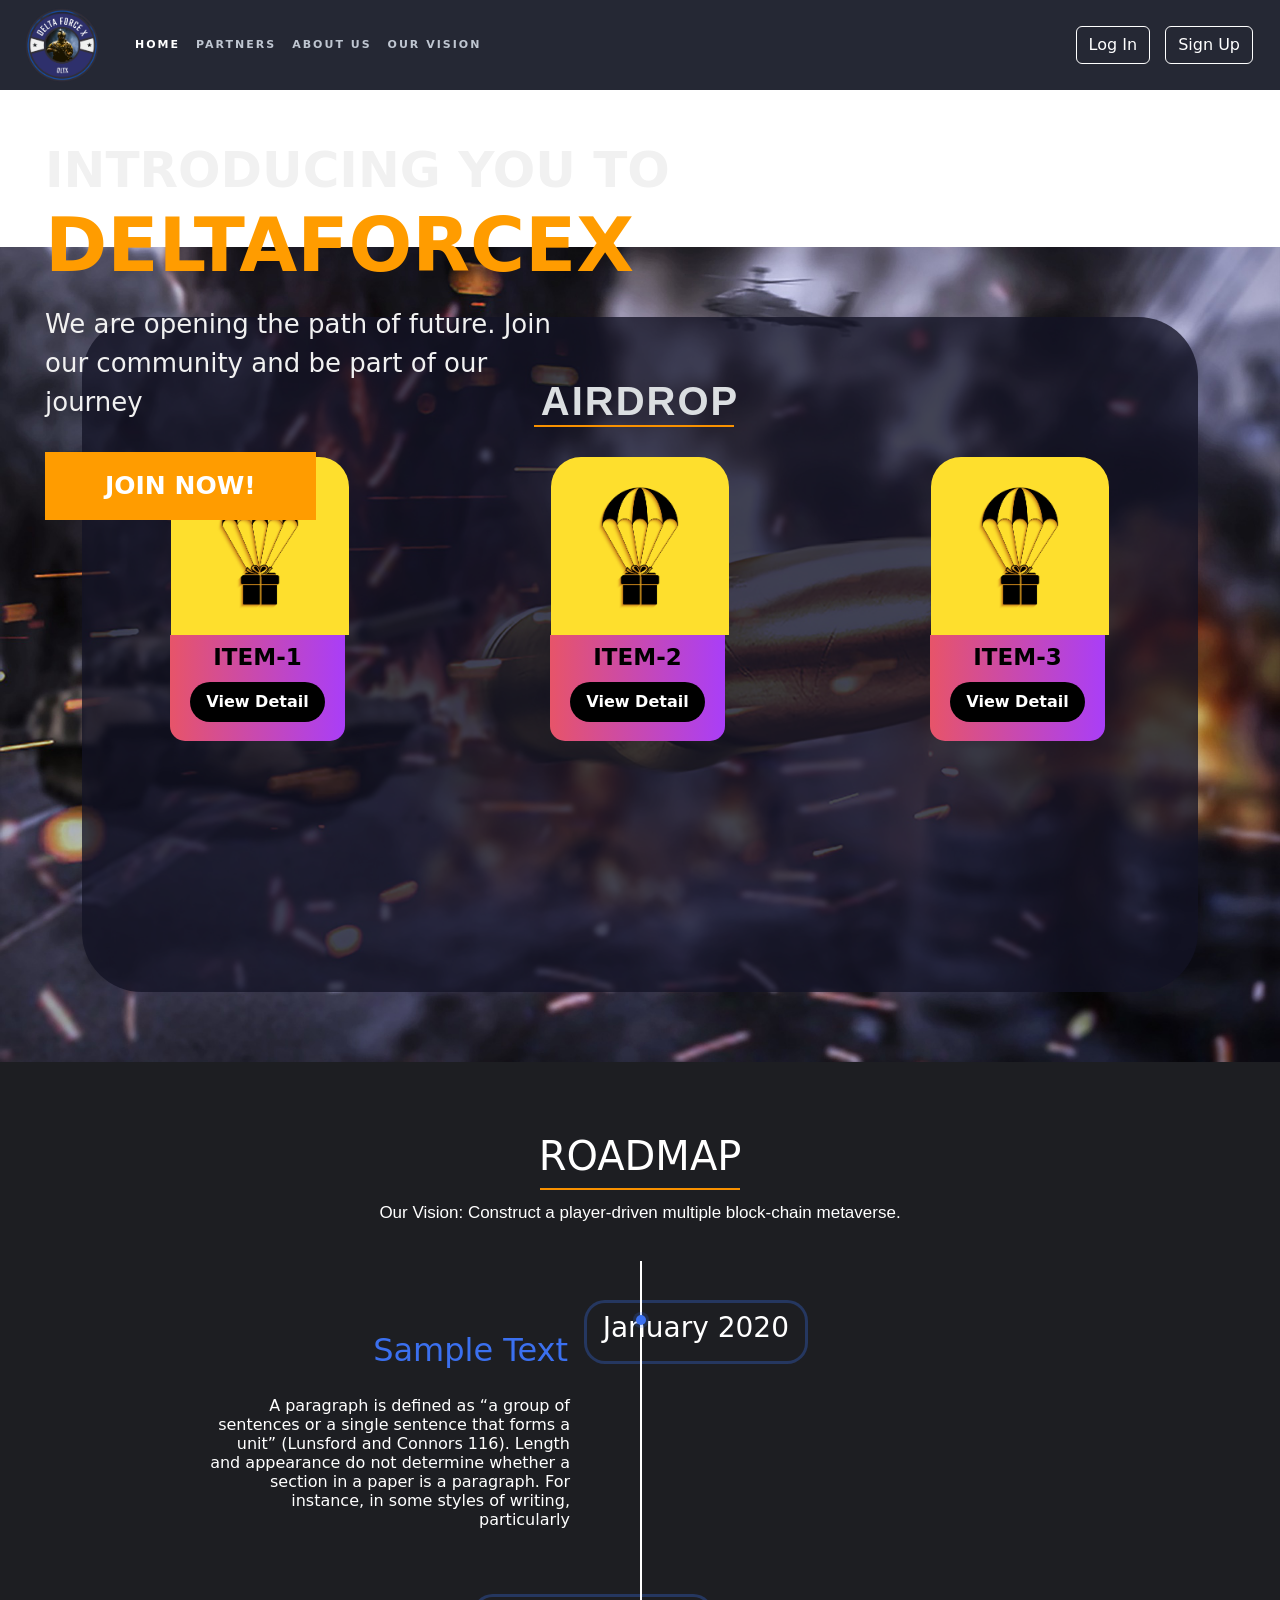
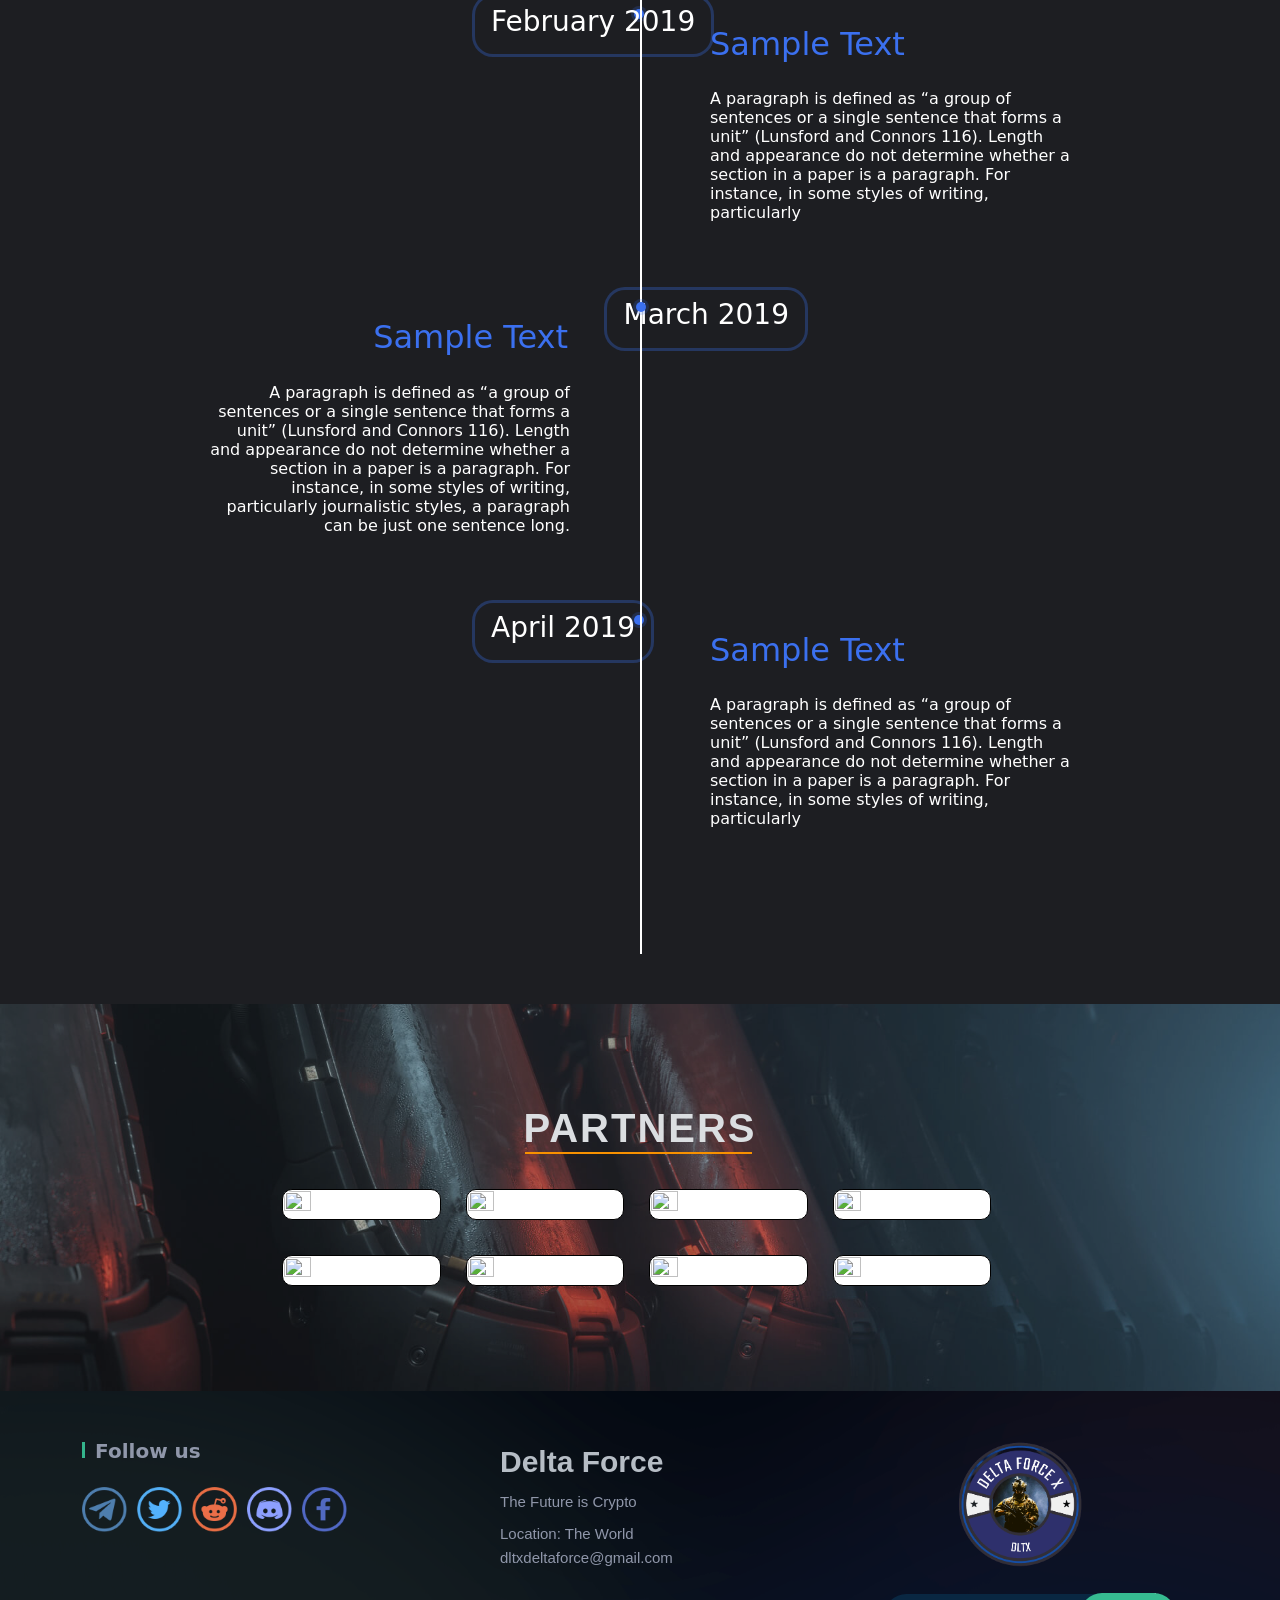
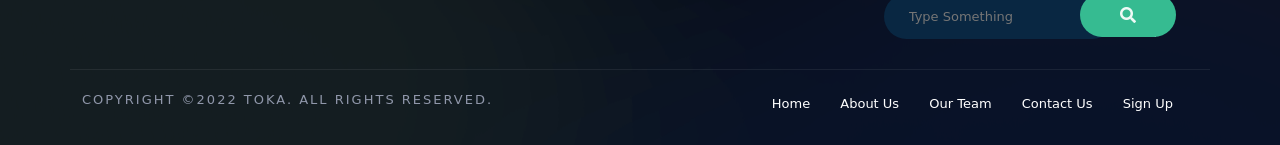
==== index.html @ eb1a1f26 "Add files via upload" ====
<!doctype html>
<html lang="en">
  <head>
    <!-- Required meta tags -->
    <meta charset="utf-8">
    <meta name="viewport" content="width=device-width, initial-scale=1">

    <!-- Bootstrap CSS -->
    <link href="https://cdn.jsdelivr.net/npm/bootstrap@5.1.3/dist/css/bootstrap.min.css" rel="stylesheet" integrity="sha384-1BmE4kWBq78iYhFldvKuhfTAU6auU8tT94WrHftjDbrCEXSU1oBoqyl2QvZ6jIW3" crossorigin="anonymous">

    <!-- Font Awesome CDN -->
    <link rel="stylesheet" href="https://pro.fontawesome.com/releases/v5.10.0/css/all.css" integrity="sha384-AYmEC3Yw5cVb3ZcuHtOA93w35dYTsvhLPVnYs9eStHfGJvOvKxVfELGroGkvsg+p" crossorigin="anonymous"/>

    <!-- Custom CSS -->
    <link rel="stylesheet" type="text/css" href="css/style.css">

    <!-- Responsive CSS -->
    <link rel="stylesheet" type="text/css" href="css/responsive.css">

    

    <title>Delta Force</title>
  </head>
  <body>

<!-- Header Section code Start here -->

<header>
  <nav class="navbar navbar-expand-lg paste">
    <div class="container-fluid">
    <!--Logo Item-->
    <img src="img/logo.png" class="headerlogo">
    <button class="navbar-toggler" type="button" data-bs-toggle="collapse" data-bs-target="#navbarSupportedContent" aria-controls="navbarSupportedContent" aria-expanded="false" aria-label="Toggle navigation">
      <span class="navbar-toggler-icon"></span>
    </button>
       
      <!--Menu Item-->
      <div class="collapse navbar-collapse" id="navbarSupportedContent">
        <ul class="navbar-nav me-auto mb-2 mb-lg-0 hell">
        <li class="nav-item copy">
          <a class="nav-link active diff" aria-current="page" href="banner">Home</a>
        </li>
        <li class="nav-item copy">
          <a class="nav-link" href="#">Partners</a>
        </li>
        <li class="nav-item copy">
          <a class="nav-link" href="#">About Us</a>
        </li>
        <li class="nav-item copy">
          <a class="nav-link" href="#">Our Vision</a>
        </li>
        </ul>

        <form class="d-flex">
        <button class="btn btn-outline-success" type="submit">Log In</button>
        <button class="btn btn-outline-success" type="submit">Sign Up</button>
        </form>
      </div>
    
    </div>
  </nav>
</header>

<!-- Header Section code Start here -->

<!-- Banner Section code Start here -->

<div class="banner">
    <video autoplay muted loop id="myVideo">
    <source src="vid/video.mp4" type="video/mp4">
    </video>
    <div class="content">
       <h1>Introducing  You To</h1>
       <h2>Deltaforcex</h2>
       <p>We are opening the path of future. Join our community and be part of our journey</p>
       <button class="mybtn">Join Now!</button>
     </div>
</div> 

<!-- Banner Section code End here -->

<!-- Banner Section code End here -->
<div class="airdrop">
  <div class="container"> 
    <div class="main">
      <h1>Airdrop</h1>
      <div class="divide"></div>
      <div class="row">
        <div class="col-md-4 pic">
          <img src="img/id4.png">
          <p>
            <span class="red">Item-1</span>
            <button class="late">View Detail</button>
          </p>
        </div>
        <div class="col-md-4 pic">
          <img src="img/id4.png">
          <p>
            <span class="red">Item-2</span>
            <button class="late">View Detail</button>
          </p>
        </div>
        <div class="col-md-4 pic">
          <img src="img/id4.png">
          <p>
            <span class="red">Item-3</span>
            <button class="late">View Detail</button>
          </p>
        </div>
      </div>

    </div>
  </div>
</div>
<!-- Banner Section code End here -->

<div class="roadmap">
  <div class="container">
    <div class="plan">
      <h1>roadmap</h1>
      <div class="lover"></div>
      <p>Our Vision: Construct a player-driven multiple block-chain metaverse.</p>
    </div>
   <div class="timeline">
    <ul>
      <!--888!-->
      <li>
          <div class="right_content">
            <h2>Sample Text</h2>
            <p>A paragraph is defined as “a group of sentences or a single sentence that forms a unit” (Lunsford and Connors 116). Length and appearance do not determine whether a section in a paper is a paragraph. For instance, in some styles of writing, particularly</p>
          </div>
           <div class="left_content">
           <h3>January 2020 </h3>
           </div>
      </li>
      <!--888!-->
      <!--777!-->
      <li>
          <div class="right_content">
           <h2>Sample Text</h2>
             <p>A paragraph is defined as “a group of sentences or a single sentence that forms a   unit” (Lunsford and Connors 116). Length and appearance do not determine whether a section in a paper is a paragraph. For instance, in some styles of writing, particularly</p>
          </div>
          <div class="left_content">
          <h3>February 2019 </h3>
          </div>
      </li>
      <!--777!-->
      <!--666!-->
      <li>
        <div class="right_content">
        <h2>Sample Text</h2>
        <p>A paragraph is defined as “a group of sentences or a single sentence that forms a unit” (Lunsford and Connors 116). Length and appearance do not determine whether a section in a paper is a paragraph. For instance, in some styles of writing, particularly
          journalistic styles, a paragraph can be just one sentence long.
        </p>
        </div>
        <div class="left_content">
        <h3>March 2019 </h3>
        </div>
      </li>
      <!--666!-->
      <!--555!-->
      <li>
        <div class="right_content">
        <h2>Sample Text</h2>
        <p>A paragraph is defined as “a group of sentences or a single sentence that forms a unit” (Lunsford and Connors 116). Length and appearance do not determine whether a section in a paper is a paragraph. For instance, in some styles of writing, particularly</p>
        </div>
        <div class="left_content">
        <h3>April 2019 </h3>
        </div>
      </li>
      <!--555!-->
        <div style="clear:both;"></div>
    </ul>
    </div>
  </div>
</div>

<!-- Banner Section code End here -->

<!-- Partners Section code Starts here -->
  
  <div class="partners">
    <div class="overlay"></div>
    <div class="container">
      <h1>Partners</h1>
      <div class="love"></div>
    <!-- Part-top -->
      <div class="row binance">
        <img src="img/binance.png">
        <img src="img/parner1.png">
        <img src="img/parner2.png">
        <img src="img/partner3.png">
      </div>
    <!-- part-bottom -->
      <div class="row kucoin">
        <img src="img/partner4.png">
        <img src="img/partner6.png">
        <img src="img/partner7.png">
        <img src="img/partner8.png">
      </div>
    </div>
  </div>

<!-- Partners Section code Ends here -->

<!-- Footer Section code Start here -->

  <footer>
    <div class="container">
      <!--### Footer Up ###-->
      <div class="row ways">
        <!-- Footer Left -->
        <div class="col-md-4 footerright">
            <h2 class="dari"></h2>
            <h3 class="fall">Follow us</h3>
            <h1></h1>
            <img src="img/telegram.png">
            <img src="img/twitter.png">
            <img src="img/reddet.png">
            <img src="img/discord.png">
            <img src="img/fb.png">
        </div>
        
        <!-- Footer Middle -->
        <div class="col-md-4 haha">
          <h1>Delta Force</h1>
          <p>The Future is Crypto</p>
          <h2>Location: <span class="locate">The World</span></h2>
          <h3>dltxdeltaforce@gmail.com</h3>
        </div>
        <!-- Footer Right -->
        <div class="col-md-4 fool">
            <p><img class="footerleftlogo" src="img/logo.png"></p>
            <form>
              <input type="" name="" placeholder="Type Something">
              <button><i class="fas fa-search pasori"></i></button>
            </form>
        </div>
      </div>

      <!--### Footer Down ###-->
      <div class="row copyrights">
        <!-- Footer Down [part-1] -->
        <div class="col-md-6 copy">
          <h1>Copyright ©2022 Toka. All rights reserved.</h1>
        </div>
        <!-- Footer Down part-2] -->
        <div class="col-md-6 right">
          <h1>Home</h1>
          <h1>About Us</h1>
          <h1>Our Team</h1>
          <h1>Contact Us</h1>
          <h1>Sign Up</h1>
        </div>
      </div>

    </div>
  </footer>

<!-- Footer Section code Ends here -->
 






   
   <!-- Optional JavaScript; choose one of the two! -->
   <!-- Option 1: Bootstrap Bundle with Popper -->
    <script src="https://cdn.jsdelivr.net/npm/bootstrap@5.1.3/dist/js/bootstrap.bundle.min.js" integrity="sha384-ka7Sk0Gln4gmtz2MlQnikT1wXgYsOg+OMhuP+IlRH9sENBO0LRn5q+8nbTov4+1p" crossorigin="anonymous"></script>

  </body>
</html>
---- css/style.css ----
*{
margin: 0;
padding: 0;
box-sizing: border-box;
}
body {
  margin: 0;
  overflow-x:hidden
}
@import url('https://fonts.googleapis.com/css2?family=Inter:wght@100;200;300;400;500;600;700;800;900&family=Poppins:ital,wght@0,100;0,200;0,300;0,400;0,500;0,600;0,700;0,800;0,900;1,100;1,200;1,300;1,400;1,500;1,600;1,700;1,800;1,900&family=Roboto:ital,wght@0,100;0,300;0,400;0,500;0,700;0,900;1,100;1,300;1,400;1,500;1,700;1,900&display=swap');
/*font-family: 'Poppins', sans-serif;
font-family: 'Inter', sans-serif;
font-family: 'Roboto', sans-serif;*/

/*------Header Section Code Starts Here------*/
.headerlogo{
  width: 100px;
}
.diff{
  color: #fff !important;
}
.copy {
  text-transform: uppercase;
  font-weight: 700;
  font-size: 11px;
  letter-spacing: 2px;
}
.copy a{
  color: #bfc6d1;
}
.hell{
  margin-left: 15px;
}
.paste{
  background-color: #252834;
}
.nav-link:hover{
  color:#bfc6d1 !important; 
}
.btn-outline-success {
  color: #ffffff;
  border-color: #ffffff;
  margin-right: 15px;
}

/*------Header Section Code Ends Here------*/


/*------Banner Section Code Starts Here------*/
#myVideo {
  right: 0;
  bottom: 0;
  max-width: 100%; 
  max-height: 100%;
}
/*--Content Code--*/
.content {
  position: absolute;
  top: 120px;
  color: #f1f1f1;
  width: 90%;
  padding: 20px 20px 20px 45px;
}
.content h1 {
    text-transform: uppercase;
    font-size: 50px;
    font-weight: 700;
    margin-bottom: 0px;
}
.content h2{
  text-transform: uppercase;
    font-size: 75px;
    font-weight: 700;
    margin-top: 0px;
    margin-bottom: 0px;
    color: #ff9c00;
}
.content p{
      font-size: 26px;
    font-weight: 500;
    margin-bottom:30px;
    margin-top: 15px;
    width: 50%;
}
.mybtn {
    padding: 15px 60px;
    border: none;
    font-size: 25px;
    text-transform: uppercase;
    background-color: #ff9c00;
    color: white;
    font-weight: 600;
}
.mybtn:hover{
  background-color: #ff5200;
  transition: 0.5s;
  transform: scale(1.1) rotate(4deg);
}
/*------Banner Section Code Ends Here------*/

.roadmap{
  background:#1d1e22;
  color:#fff;
  padding: 70px 0px;
}
.lover{
      background-color: #f89100;
    height: 2px;
    width: 200px;
    z-index: 1;
    margin: 0px 41%;
    margin-bottom: 10px;
}
.plan{
      text-align: center;

}
.plan h1{
text-transform: uppercase;
}
.plan p{
font-family: 'Inter', sans-serif;
    font-size: 17px;
    font-weight: 500;
}
.timeline:before {
  content: '';
  position:absolute;
  height:100%;
  left:50%;
  width:2px;
  top:20px;
  background:#fff;
  z-index:1;
}
.timeline{
  position:relative;
  margin: 0px auto;
  width:1000px;
  padding:50px 0;
}


.timeline ul{
  margin:0;
  padding:0 ;
}

.timeline ul li{
  list-style:none;
  box-sizing:border-box; 
  line-height:normal;
  position:relative;
  width:50%;
  padding: 40px 70px;
}

.timeline ul li .right_content h2{
  color:rgba(59,112,239,1);
  padding:0px 2px 18px 0px;
}
.timeline ul li:nth-child(odd){
  float:left;
  text-align:right;
  clear:both;
}

.timeline ul li:nth-child(even){
  float:right;
  text-align:left;
  clear:both;
}

.left_content{
  padding-bottom:20px;
}

.timeline ul li:nth-child(odd):before{
  content: '';
  position:absolute;
  width:10px;
  height:10px;
  background:rgba(59,112,239,1);
  border-radius:50%;
  box-shadow: 0 0 0 3px rgba(58,112,239,0.2);
  right:-6px;
  top:24px;
  z-index:1;
}

.timeline ul li:nth-child(even):before{
  content: '';
  position:absolute;
  width:10px;
  height:10px;
 background:rgba(59,112,239,1);
  border-radius:50%;
  box-shadow: 0 0 0 3px rgba(58,112,239,0.2);
  left:-6px;
  top:24px;
}

.timeline ul li:nth-child(odd) .left_content{
  position:absolute;
  top:12px;
  right:-165px;
  margin:0;
  padding:8px 16px;

  color:#fff;
  box-shadow:0 0 0 3px rgba(59,112,239,0.3);
  border-radius:18px;
  
}

.timeline ul li:nth-child(even) .left_content{
  position:absolute;
  top:12px;
  left:-165px;
  margin:0;
  padding:8px 16px;
  
  color:#fff;
  box-shadow:0 0 0 3px rgba(59,112,239,0.3);
  border-radius:18px;
  
}


@media (max-width: 1000px){
  
  .timeline{
    width:100%;
  }
}

@media (max-width: 767px){
  .timeline{
    width:100%;
  }
  .timeline:before{
    left:20px;
  }
  .timeline ul li:nth-child(odd),
  .timeline ul li:nth-child(even){
    width:100%;
    text-align:left;
   padding-left:50px; 
  }
  
  .timeline ul li:nth-child(odd):before
    {
    top:-18px;
    left:16px;
  
  }
  .timeline ul li:nth-child(even):before
  { 
    top:-18px;
    left:16px;
  }
  
    .timeline ul li:nth-child(odd) .left_content,
  .timeline ul li:nth-child(even) .left_content
  {
    top:-30px;
    left:50px;
    right:inherit;
  }

  
}








/*-----Airdrop Section Code Starts Here----*/
.airdrop{
  padding: 70px;
  background-image: url(../img/id1.png);
  background-repeat: no-repeat;
  background-position: center;
  background-size: cover;
}
.main{
  background-color: #131325c4;
  height: 75vh;
  border-radius: 60px;
  padding: 40px 0px;
}
.main h1{
  color: #dbdee1;
  text-align: center;
  text-transform: uppercase;
  font-family: 'Inter', sans-serif;
  font-weight: 600;
  letter-spacing: 2px;
  margin-bottom: 0px;
  margin-top: 20px;
}
.divide {
  background-color: #f89100;
  height: 2px;
  width: 200px;
  z-index: 1;
  margin: 0px 40.5%;
  margin-bottom: 30px;
}
.pic{
  text-align: center;
}
.pic img{
  width: 50%;
  border-top-left-radius: 30px;
  border-top-right-radius: 30px;
}
.pic p{
  height: 106px;
  width: 175px;
  margin-left: 88px;
  background: linear-gradient(90deg, #E75469 0%, #A93EF8 100%);
  border-bottom-left-radius: 15px;
  border-bottom-right-radius: 15px;
  padding-top: 5px;
}
.red{
  font-size: 23px;
  text-transform: uppercase;
  font-weight: bold;
  color: black;
}
.late {
  border: none;
  padding: 8px 16px;
  font-weight: 600;
  color: white;
  border-radius: 20px;
  background-color: black;
  margin-top: 8px;
}
.late:hover{
  background-color: white;
  color: black;
  transition: 0.5s;
}
/*-----Airdrop Section Code Ends Here----*/

/*-----Partners Section Code Starts Here----*/
.partners{
  background-image: url(../img/partnersbg.png);
  background-repeat: no-repeat;
  background-position: center;
  background-size: cover;
  padding: 100px 0px;
  position: relative;
  z-index: 1;
}
.overlay{
  background: #28252559;
  position: absolute;
  top: 0;
  bottom: 0;
  left: 0;
  right: 0;
  z-index: -1;
}
.partners h1{
  color: #dbdee1;
  text-align: center;
  margin-bottom: 0px;
  text-transform: uppercase;
  font-family: 'Inter', sans-serif;
  font-weight: 600;
  letter-spacing: 2px;
}
.love{
  background-color: #f89100;
  height: 2px;
  width: 227px;
  z-index: 1;
  margin: 0px 39.7%;
  margin-bottom: 30px;
}
/*- part-top -*/
.binance{
  margin-left: 17.5%;
}
.binance img {
  width: 17%;
  height: 17%;
  background-color: white;
  margin: 5px;
  padding: 1px;
  border: 1px solid black;
  border-radius: 10px;
  margin-right: 20px;
}
.binance img:hover{
  transform: scale(1.05);
  transition: 0.5s;
  border: none;
  cursor: pointer;
}
/*- part-down -*/
.kucoin{
  margin-left: 17.5%;
  margin-top: 25px;
}
.kucoin img {
  width: 17%;
  height: 17%;
  background-color: white;
  margin: 5px;
  padding: 1px;
  border: 1px solid black;
  border-radius: 10px;
  margin-right: 20px;
}
.kucoin img:hover{
  transform: scale(1.05);
  transition: 0.5s;
  border: none;
  cursor: pointer;
}
/*-----Partners Section Code Ends Here----*/

/*------Footer Section Code Starts Here------*/
footer{
  padding-top: 50px;
  background-image: url(../img/vela.png);
  background-repeat: no-repeat;
  background-position: center;
  background-size: cover;
}
/* Footer Up Start*/
.ways{
  margin-bottom: 30px;
}
.footerright h3{
  font-size: 20px;
  line-height: 20px;
  font-weight: 600;
  color: #9097aa;
}
.footerright img {
  height: 45px;
  width: 45px;
  margin-top: 10px;
  margin-right: 5px;
  cursor: pointer;
}
.footerright img:hover{
  transform: scale(1.05);
}
.dari {
  padding: 8px 1.5px;
  background: #34b48c;
  display: inline-block;
  margin-bottom: 0px;
  margin-right: 5px;
}
.fall{
  display: inline-block;
}
.haha{
  padding-left: 50px;
}
.haha h1{
  font-family: 'Inter', sans-serif;
  font-size: 30px;
  font-weight: 700;
  color: #b6bdc5;
  line-height: 41px;
}
.haha p{
  font-family: 'Inter', sans-serif;
  font-size: 15px;
  font-weight: 400;
  color: #9097aa;
  line-height: 24px;
  margin-bottom: 8px;
}
.haha h2{
  font-family: 'Inter', sans-serif;
  font-size: 15px;
  font-weight: 400;
  color: #9097aa;
  line-height: 24px;
  margin-bottom: 0px;
}
.haha h3{
  font-family: 'Inter', sans-serif;
  font-size: 15px;
  font-weight: 400;
  color: #9097aa;
  line-height: 24px;
  cursor: pointer;
}
.haha h3:hover{
  color: #34b48c;
}
.locate:hover{
  color: #34b48c;
}
.fool{
  text-align: center;
}
.fool form input {
  height: 45px;
  width: 65%;
  font-weight: 400;
  padding-left: 25px;
  border-radius: 25px;
  font-size: 13px;
  color: #999;
  background-color: #092742;
  border: 0 solid transparent;
}
.fool form button{
  border: none;
}
.fool form button i {
  background-color: #36bb91;
  text-align: center;
  font-size: 16px;
  padding: 14px 40px;
  color: #ffffffeb;
  margin-left: -40px;
  border-radius: 28px;
  margin-right: -20px;
}
.footerleftlogo{
  margin-bottom: 10px;
}
.footerleftlogo{
  width: 170px;
}
/* Footer Up End*/
/* Footer Down Start*/
.copyrights{
  padding: 20px 0px;
  border-top: 1px solid rgba(255, 255, 255, 0.07);
}
/*FD part-1*/
.copy h1{
  font-size: 13px;
  line-height: 20px;
  font-weight: 400;
  color: #9097aa;
}
/*FD part-2*/
.right{
  text-align: right;
}
.right h1{
  font-size: 13px;
  line-height: 27px;
  font-weight: 500;
  color: #ffffff;
  margin-right: 25px;
  display: inline-block;
  cursor: pointer;
}
.right h1:hover{
  color: #36bb91;
}
/* Footer Down End*/
/*------Footer Section Code Ends Here------*/
---- css/responsive.css ----
/*
  ##Device = Tablets, Ipads (portrait)
  ##Screen = B/w 768px to 1024px
*/
@media (min-width: 768px) and (max-width: 1024px) {
/***** CSS *****/
    


}
/* 
  ##Device = Most of the Smartphones Mobiles (Portrait)
  ##Screen = B/w 320px to 479px
*/
@media (min-width: 320px) and (max-width: 520px) {
/***** CSS *****/
.content h2 {
       font-size: 18px;
}
.content h1 {
     font-size: 20px;
}
.content p {
    font-size: 8px;
        padding: 0px 45px;
        margin-top: 5px;
        width: 100%;
        margin-bottom: 10px;
        margin-top: 0px;
}
.pic p {
       margin-left: 91px;
}
.lover {
       margin: 10px 0px 10px 80px;
    width: 135px;

}
.roadmap{
    padding: 70px 0px 20px 0px;
}
.divide {
    margin: 0px;
}
.love {
    margin: 10px 0px 10px 70px;
    width: 155px;
}
.content {
    padding: 0px;
}
.mybtn {
    padding: 4px 9px;
    font-size: 10px;
}
.content {
    top: 85px;
    text-align: center;
}
.fool form button {
    border: none;
}


.right {
    display: none;
}



.airdrop {
    display: none;
}



.copy h1 {
    font-size: 9px;
    line-height: 10px;
    text-align: center;
}
.haha {
    padding-left: 0px;
    text-align: center;
}
.footerright{
    text-align: center;
}
.footerright img {
    margin-bottom: 10px;
}
.binance{
    margin-left: 10px;
}
.binance img {
    width: 40%;
}
.kucoin img{
    width: 40%;
}
.kucoin {
    margin-top: 0px;
        margin-left: 10px;
}
.partners {
    padding: 50px 0px;
}
.timeline ul li {
    padding: 40px 25px;
}
.timeline:before {
    height: 95%;
}
.airdrop {
    padding: 20px;
}
.main h1 {
    margin-top: 20px;
}
.pic img {
    width: 30%;
}
.pic p {
    height: 75px;
    width: 75px;
}
.red {
    font-size: 10px;
}
.headerlogo {
    width: 60px;
}
























}
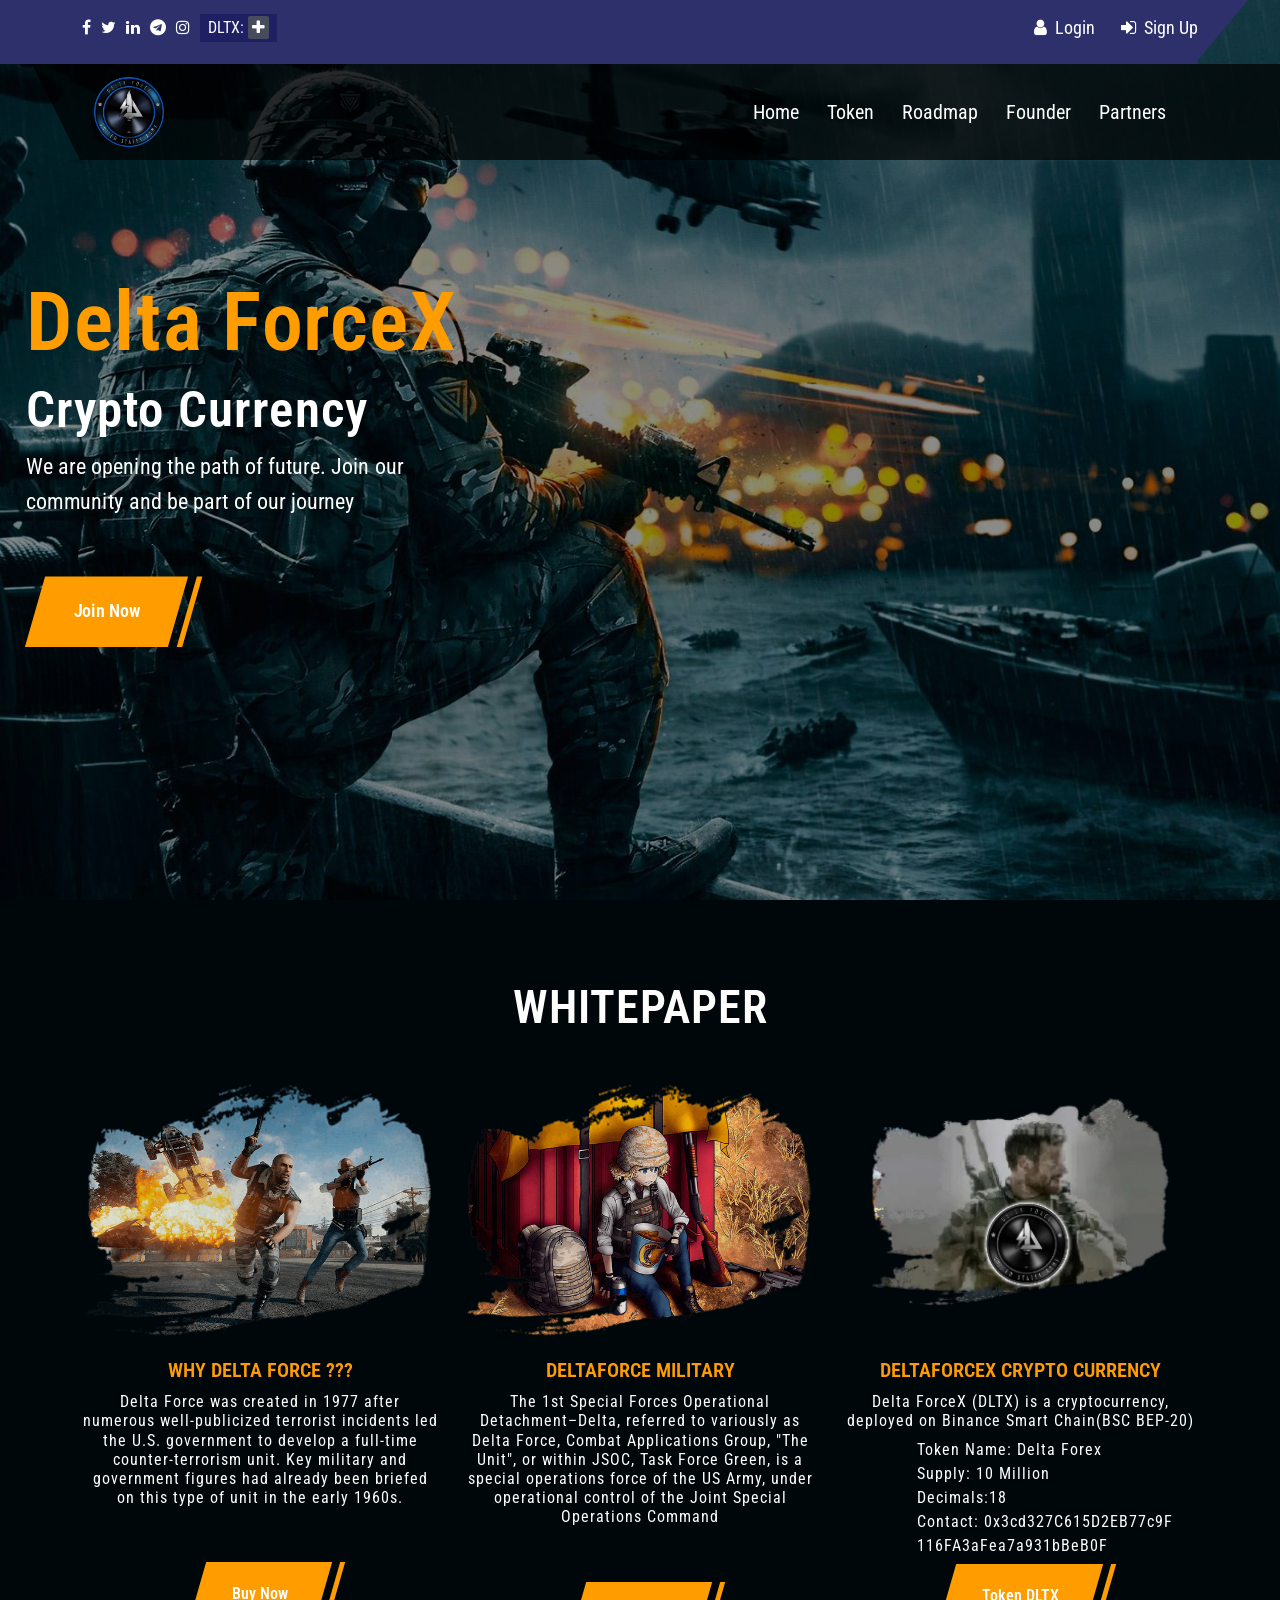
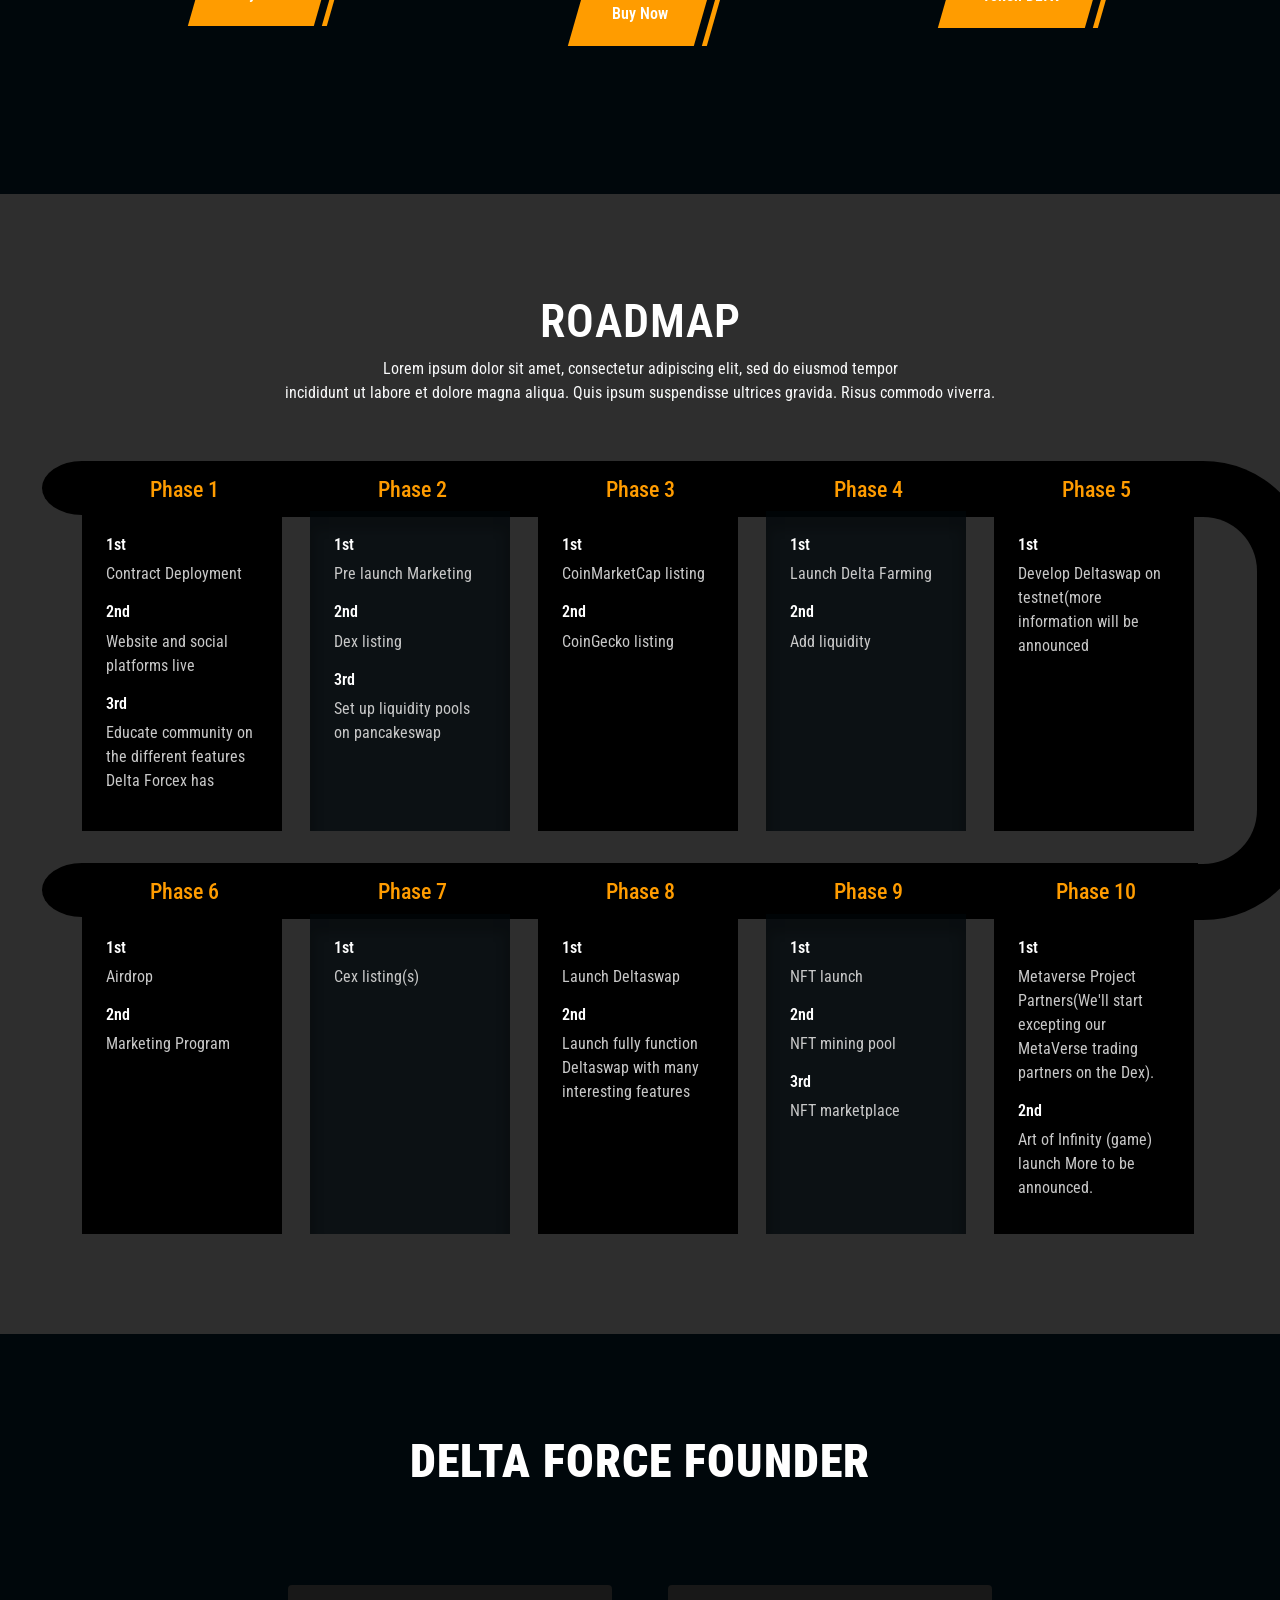
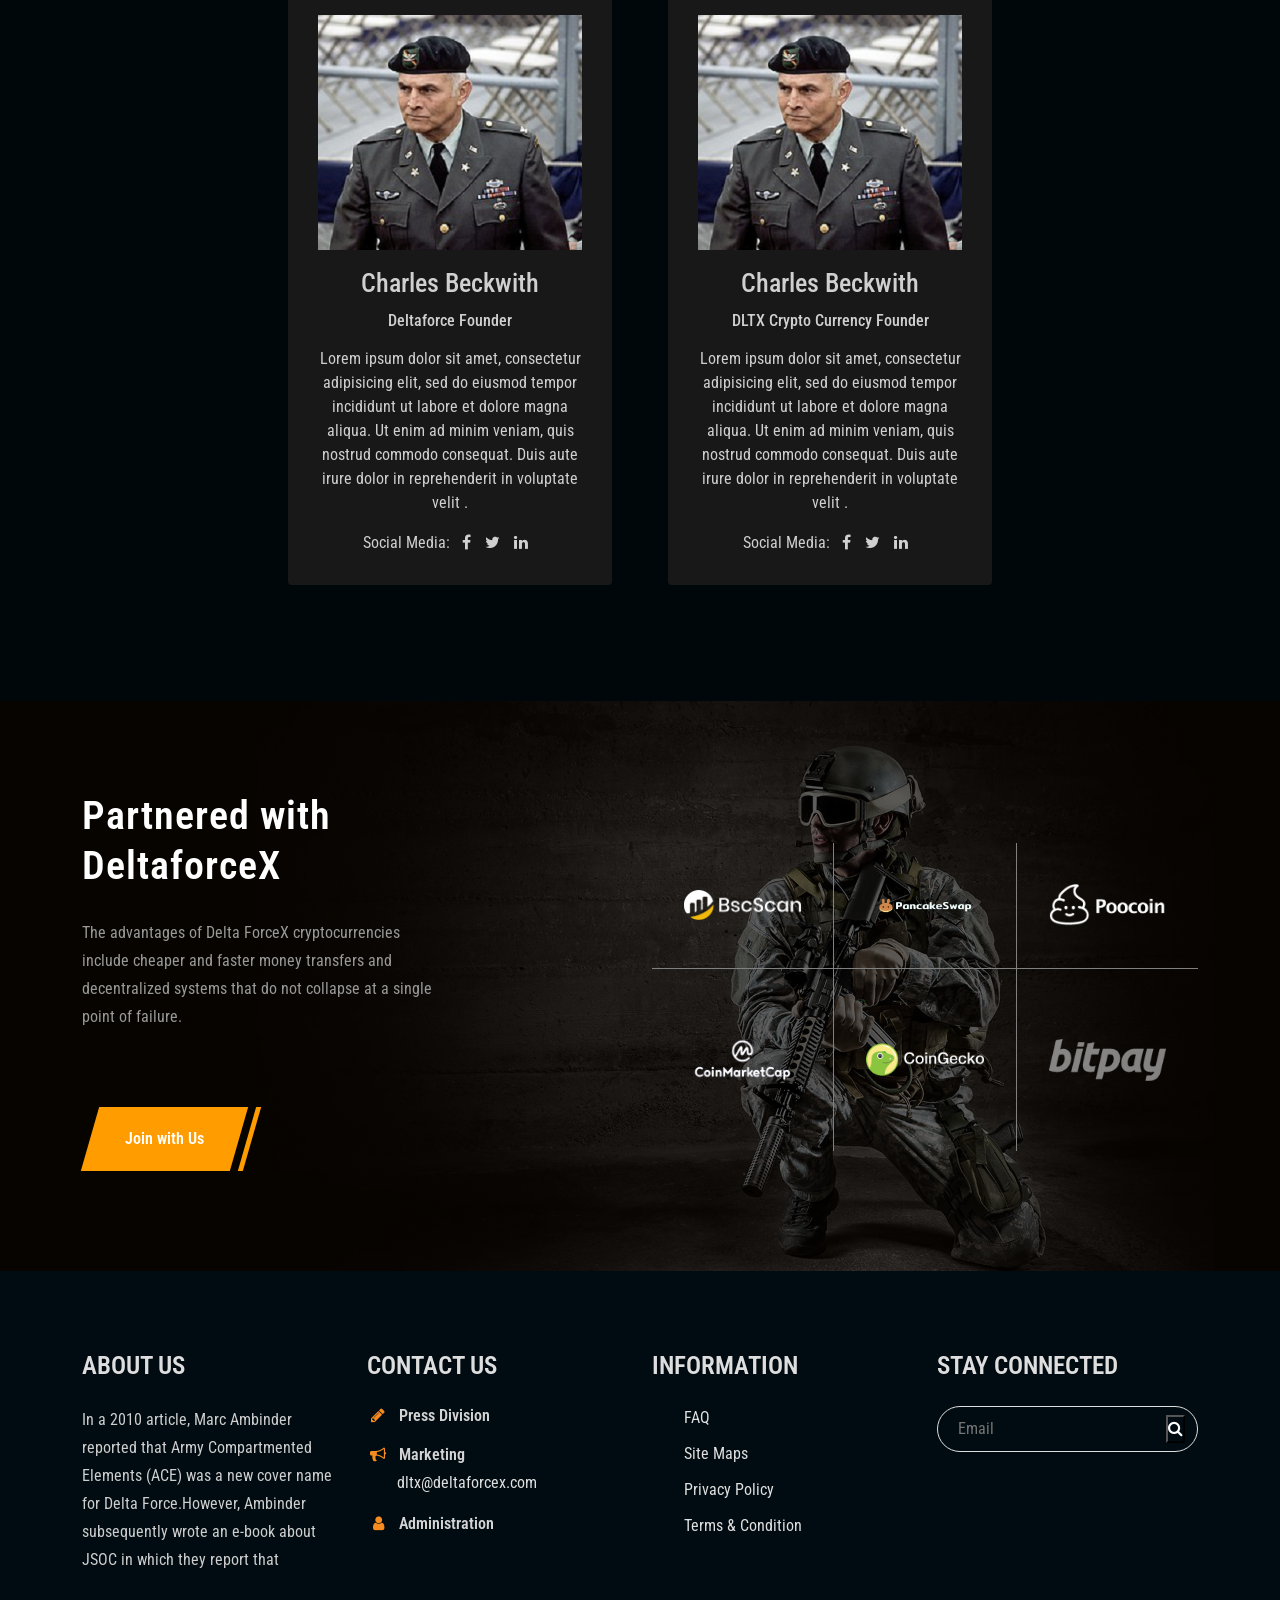
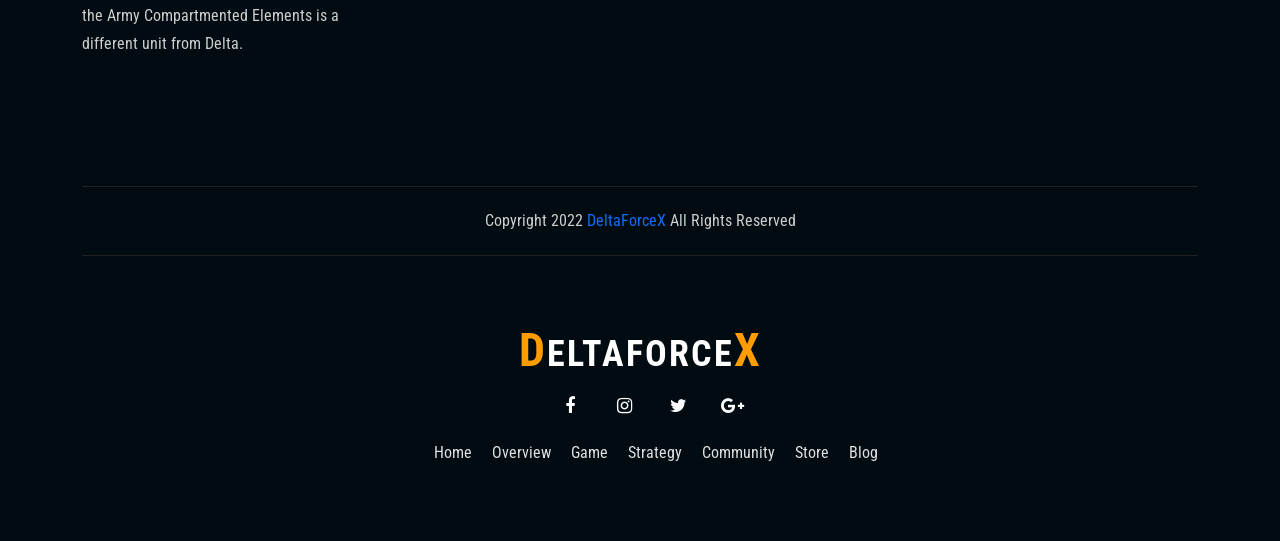
==== commit 82a1c084: "Add files via upload" ====
--- a/index.html
+++ b/index.html
@@ -1,274 +1,490 @@
 <!doctype html>
 <html lang="en">
   <head>
-    <!-- Required meta tags -->
-    <meta charset="utf-8">
+    <meta charset="utf-8"> 
     <meta name="viewport" content="width=device-width, initial-scale=1">
-
-    <!-- Bootstrap CSS -->
-    <link href="https://cdn.jsdelivr.net/npm/bootstrap@5.1.3/dist/css/bootstrap.min.css" rel="stylesheet" integrity="sha384-1BmE4kWBq78iYhFldvKuhfTAU6auU8tT94WrHftjDbrCEXSU1oBoqyl2QvZ6jIW3" crossorigin="anonymous">
-
-    <!-- Font Awesome CDN -->
-    <link rel="stylesheet" href="https://pro.fontawesome.com/releases/v5.10.0/css/all.css" integrity="sha384-AYmEC3Yw5cVb3ZcuHtOA93w35dYTsvhLPVnYs9eStHfGJvOvKxVfELGroGkvsg+p" crossorigin="anonymous"/>
-
-    <!-- Custom CSS -->
-    <link rel="stylesheet" type="text/css" href="css/style.css">
-
-    <!-- Responsive CSS -->
+    <title>Deltaforcex</title>
+    <link rel="preconnect" href="https://fonts.googleapis.com">
+    <link rel="preconnect" href="https://fonts.gstatic.com" crossorigin>
+    <link href="https://fonts.googleapis.com/css2?family=Roboto+Condensed:ital,wght@0,300;0,400;0,700;1,300;1,400;1,700&display=swap" rel="stylesheet">
+    <link rel="stylesheet" href="https://stackpath.bootstrapcdn.com/font-awesome/4.7.0/css/font-awesome.min.css">
+    <link href="https://cdn.jsdelivr.net/npm/bootstrap@5.2.0-beta1/dist/css/bootstrap.min.css" rel="stylesheet" integrity="sha384-0evHe/X+R7YkIZDRvuzKMRqM+OrBnVFBL6DOitfPri4tjfHxaWutUpFmBp4vmVor" crossorigin="anonymous">
+    <link rel="stylesheet" type="text/css" href="css/main.css">
     <link rel="stylesheet" type="text/css" href="css/responsive.css">
-
-    
-
-    <title>Delta Force</title>
   </head>
   <body>
+    <!-- header section code start -->
+    <header>
+      <!-- topbar code start -->
+      <div id="topbar">
+        <div class="container">
+          <div class="top-menu-wrap">
+            <div class="row">
+              <div class="col-md-6 mt-center mb-2 md-flex">
+                <div class="social-media d-inline-block">
+                  <a href=""><i class="fa fa-facebook"></i></a>
+                  <a href="https://twitter.com/DLTXforce?t=KJNh9vYUrweYVpwO_Tultg&s=09&fbclid=IwAR0b1e4PZENMl_Ck06hZ945hUHpDvnRFIKM3lViXJtPrd5NBaM0ELIb7--U"><i class="fa fa-twitter"></i></a>
+                  <a href=""><i class="fa fa-linkedin"></i></a>
+                  <a href="https://t.me/Deltaforce_X?fbclid=IwAR3dBEdZWREvOBE0GZaQQS0KHll33TPR7A7tzSp-c0SGp60NrjqW3WQUivw"><i class="fa fa-telegram"></i></a>
+                  <a href="https://www.instagram.com/invites/contact/?i=1pw59gurvqc5p&utm_content=oqois5c"><i class="fa fa-instagram"></i></a>
+                </div>
+                <div class="d-inline-block cost">
+                  <a href="" target="_blank">
+                    <span >DLTX:</span>
+                    <span class="price"></span>
+                    <span class="icon">
+                      <i class="fa fa-plus"></i>
+                    </span>
+                  </a>  
+                </div>
+              </div>
+              <div class="col-md-6 text-end m-none">
+                <div class="user-log-reg mt-center">
+                  <a href=""><i class="fa fa-user"></i>Login</a>
+                  <a href=""><i class="fa fa-sign-in"></i>Sign Up</a>
+                </div>
+              </div>
+            </div>
+          </div>
+        </div>
+      </div>
+      <!-- topbar code end -->
+      <!-- main menu start -->
+      <div class="main-menu">
+        <div class="container">
+          <div class="main-menu-wrap">
+            <nav class="navbar navbar-expand-lg">
+              <div class="container-fluid">
+                <a class="navbar-brand" href="#">
+                  <img src="img/logo.png" width="70px" height="70px">
+                </a>
+                <button class="navbar-toggler" type="button" data-bs-toggle="collapse" data-bs-target="#navbarSupportedContent" aria-controls="navbarSupportedContent" aria-expanded="false" aria-label="Toggle navigation">
+                <span class="navbar-toggler-icon">
+                  <div class="line"></div>
+                  <div class="line"></div>
+                  <div class="line"></div>
+                  <!-- <i class="fa fa-bars text-white zi-99"></i> -->
+                </span>
+                </button>
+                <div class="collapse navbar-collapse" id="navbarSupportedContent">
+                  <ul class="navbar-nav ms-auto mb-2 mb-lg-0">
+                    <li class="nav-item">
+                      <a class="nav-link active" aria-current="page" href="#topbar">Home</a>
+                    </li>
+                    <li class="nav-item">
+                      <a class="nav-link" href="#air-drops">Token</a>
+                    </li>
+                    <li class="nav-item">
+                      <a class="nav-link" href="#roadmap">Roadmap</a>
+                    </li>
+                    <li class="nav-item">
+                      <a class="nav-link" href="#team-member">Founder</a>
+                    </li>
+                    <li class="nav-item">
+                      <a class="nav-link" href="#partners">Partners</a>
+                    </li>
+                    <li class="nav-item w-none m-block">
+                      <a class="nav-link" href="#"><i class="fa fa-user me-2"></i>Login</a>
+                    </li>
+                    <li class="nav-item w-none m-block">
+                      <a class="nav-link" href="#"><i class="fa fa-sign-in me-2"></i>Sign Up</a>
+                    </li>
+                  </ul>
+                </div>
+              </div>
+            </nav>
+          </div>
+        </div>
+      </div>
+      <!-- main menu end -->
+    </header>
+    <!-- header section code end -->
+    <!-- banner section code start -->
+    <section id="banner">
+      <!-- bg video -->
+      <!-- <video class="video" poster="img/2.jpg" width="100%" autoplay playsinline muted loop>
+        <source src="video/video.mp4" type="video/webm">
+      </video> -->
+      <!-- banner content -->
+      <div class='cursor'></div>
+      <div class='cursor'></div>
+      <div class="banner-content wrap">
+        <div class="container">
+          <div class="row">
+            <div class="col-md-12">
+              <div class="bc-text mt-center">
+                <div>
+                  <h1>Delta ForceX</h1>
+                  <h2>Crypto Currency</h2>
+                  
+                  <p>We are opening the path of future. Join our <br>community and be part of our journey</p>
+                  <a href="" class="banner-btn">
+                    Join Now
+                  </a>
+                </div>
+              </div>
+            </div>
+          </div>
+        </div>
+      </div>
+    </section>
+    <!-- banner section code end -->
+    <!-- Air drops section start -->
+    <section id="air-drops">
+      <div class="container">
+        <div class="row">
+          <div class="col-md-12">
+            <h2 class="sec-title text-center">whitepaper</h2>
+          </div>
+          <div class="sec-content text-center">
+            <div class="row">
+              <div class="col-md-4 mb-5">
+                <div class="ad-events">
+                  <div class="ad-images">
+                    <a href="">
+                      <img src="img/blog-img3.png" class="img-fluid">
+                    </a>
+                  </div>
+                  <div class="ad-contents1">
+                    <h6>why delta force ???</h6>
+                    <h3 class="ad-title1"><a href="">Delta Force was created in 1977 after numerous well-publicized terrorist incidents led the U.S. government to develop a full-time counter-terrorism unit. Key military and government figures had already been briefed on this type of unit in the early 1960s.</a></h3>
+                    <a href="" class="banner-btn">
+                      Buy Now
+                    </a>
+                  </div>
+                </div>
+              </div>
+              <div class="col-md-4 mb-5">
+                <div class="ad-events">
+                  <div class="ad-images">
+                    <a href="">
+                      <img src="img/blog-img1.png" class="img-fluid">
+                    </a>
+                  </div>
+                  <div class="ad-contents2">
+                    <h6>Deltaforce Military</h6>
+                    <h3 class="ad-title2"><a href="">The 1st Special Forces Operational Detachment–Delta, referred to variously as Delta Force, Combat Applications Group, "The Unit", or within JSOC, Task Force Green, is a special operations force of the US Army, under operational control of the Joint Special Operations Command</a></h3>
+                    <a href="" class="banner-btn">
+                      Buy Now
+                    </a>
+                  </div>
+                </div>
+              </div>
+              <div class="col-md-4 mb-5">
+                <div class="ad-events">
+                  <div class="ad-images">
+                    <a href="">
+                      <img src="img/found.png" class="img-fluid size">
+                    </a>
+                  </div>
+                  <div class="ad-contents3">
+                    <h6>DeltaForceX Crypto Currency</h6>
+                    <h3 class="ad-title3 fazz"><a href="">Delta ForceX (DLTX) is a cryptocurrency, deployed on Binance Smart Chain(BSC BEP-20)</a><br>
+                    <h5 class="time"><a href="" class="pain">Token Name: Delta Forex</a><br><a href="" class="pain">Supply: 10 Million</a><br><a href="" class="pain">Decimals:18</a><br><a href="" class="pain">Contact: 0x3cd327C615D2EB77c9F<br>116FA3aFea7a931bBeB0F</a></h5>
+                    </h3>
+                    <a href="https://bscscan.com/token/0x3cd327c615d2eb77c9f116fa3afea7a931bbeb0f" class="banner-btn">
+                      Token DLTX
+                    </a>
+                  </div>
+                </div>
+              </div>
+            </div>
+          </div>
+        </div>
+      </div>
+    </section>
+    <!-- Air drops section end -->
+    <!-- roadmap section code start here -->
+    <section id="roadmap">
+      <div class="contest-section">
+        <div class="container">
+          <div class="row">
+            <div class="col-lg-12 col-md-12">
+              <h2 class="sec-title text-center mb-2">Roadmap</h2>
+              <p class="mb-5 text-center text-light">Lorem ipsum dolor sit amet, consectetur adipiscing elit, sed do eiusmod tempor <br> incididunt ut labore et dolore magna aliqua. Quis ipsum suspendisse ultrices gravida. Risus commodo viverra.</p>
+            </div>
+            <div class="col-xl-12 col-lg-12 mt-4">
+              
+              <div class="roadmap-wrapper">
+                
+                <div class="top-row mb-5 even">
+                  <div class="curve"></div>
+                  <div class="map-item">
+                    <div class="name">
+                      <h2>Phase 1</h2>
+                    </div>
+                    <div class="rm-item">
+                      <h6>1st</h6>
+                      <p>Contract Deployment </p>
+                      <h6>2nd</h6>
+                      <p>Website and social platforms live</p>
+                      <h6>3rd</h6>
+                      <p>Educate community on the different features Delta Forcex has</p>
+                    </div>
+                  </div>
+                  <div class="map-item">
+                    <div class="name">
+                      <h2>Phase 2</h2>
+                    </div>
+                    <div class="rm-item">
+                      <h6>1st</h6>
+                      <p>Pre launch Marketing</p>
+                      <h6>2nd</h6>
+                      <p>Dex listing</p>
+                      <h6>3rd</h6>
+                      <p>Set up liquidity pools on pancakeswap</p>
+                    </div>
+                  </div>
+                  <div class="map-item">
+                    <div class="name">
+                      <h2>Phase 3</h2>
+                    </div>
+                    <div class="rm-item">
+                      <h6>1st</h6>
+                      <p>CoinMarketCap listing</p>
+                      <h6>2nd</h6>
+                      <p>CoinGecko listing</p>
+                    </div>
+                  </div>
+                  <div class="map-item">
+                    <div class="name">
+                      <h2>Phase 4</h2>
+                    </div>
+                    <div class="rm-item">
+                      <h6>1st</h6>
+                      <p> Launch Delta Farming</p>
+                      <h6>2nd</h6>
+                      <p>Add liquidity</p>
+                    </div>
+                  </div>
+                  <div class="map-item">
+                    <div class="name">
+                      <h2>Phase 5</h2>
+                    </div>
+                    <div class="rm-item">
+                      <h6>1st</h6>
+                      <p>Develop Deltaswap on testnet(more information will be announced</p>
+                    </div>
+                  </div>
+                </div>
+                <div class="top-row mt-5 odd">
+                  <div class="map-item">
+                    <div class="name">
+                      <h2>Phase 6</h2>
+                    </div>
+                    <div class="rm-item">
+                      <h6>1st</h6>
+                      <p>Airdrop</p>
+                      <h6>2nd</h6>
+                      <p>Marketing Program</p>
+                    </div>
+                  </div>
+                  <div class="map-item">
+                    <div class="name">
+                      <h2>Phase 7</h2>
+                    </div>
+                    <div class="rm-item">
+                      <h6>1st</h6>
+                      <p>Cex listing(s)</p>
+                    </div>
+                  </div>
+                  <div class="map-item">
+                    <div class="name">
+                      <h2>Phase 8</h2>
+                    </div>
+                    <div class="rm-item">
+                      <h6>1st</h6>
+                      <p>Launch Deltaswap</p>
+                      <h6>2nd</h6>
+                      <p>Launch fully function Deltaswap with many interesting features</p>
+                    </div>
+                  </div>
+                  <div class="map-item">
+                    <div class="name">
+                      <h2>Phase 9</h2>
+                    </div>
+                    <div class="rm-item">
+                      <h6>1st</h6>
+                      <p>NFT launch</p>
+                      <h6>2nd</h6>
+                      <p>NFT mining pool</p>
+                      <h6>3rd</h6>
+                      <p>NFT marketplace</p>
+                    </div>
+                  </div>
+                  <div class="map-item">
+                    <div class="name">
+                      <h2>Phase 10</h2>
+                    </div>
+                    <div class="rm-item">
+                      <h6>1st</h6>
+                      <p>Metaverse Project Partners(We'll start excepting our MetaVerse trading partners on the Dex).</p>
+                      <h6>2nd</h6>
+                      <p>Art of Infinity (game) launch More to be announced.</p>
+                    </div>
+                  </div>
+                </div>
 
-<!-- Header Section code Start here -->
-
-<header>
-  <nav class="navbar navbar-expand-lg paste">
-    <div class="container-fluid">
-    <!--Logo Item-->
-    <img src="img/logo.png" class="headerlogo">
-    <button class="navbar-toggler" type="button" data-bs-toggle="collapse" data-bs-target="#navbarSupportedContent" aria-controls="navbarSupportedContent" aria-expanded="false" aria-label="Toggle navigation">
-      <span class="navbar-toggler-icon"></span>
-    </button>
-       
-      <!--Menu Item-->
-      <div class="collapse navbar-collapse" id="navbarSupportedContent">
-        <ul class="navbar-nav me-auto mb-2 mb-lg-0 hell">
-        <li class="nav-item copy">
-          <a class="nav-link active diff" aria-current="page" href="banner">Home</a>
-        </li>
-        <li class="nav-item copy">
-          <a class="nav-link" href="#">Partners</a>
-        </li>
-        <li class="nav-item copy">
-          <a class="nav-link" href="#">About Us</a>
-        </li>
-        <li class="nav-item copy">
-          <a class="nav-link" href="#">Our Vision</a>
-        </li>
-        </ul>
-
-        <form class="d-flex">
-        <button class="btn btn-outline-success" type="submit">Log In</button>
-        <button class="btn btn-outline-success" type="submit">Sign Up</button>
-        </form>
-      </div>
-    
-    </div>
-  </nav>
-</header>
-
-<!-- Header Section code Start here -->
-
-<!-- Banner Section code Start here -->
-
-<div class="banner">
-    <video autoplay muted loop id="myVideo">
-    <source src="vid/video.mp4" type="video/mp4">
-    </video>
-    <div class="content">
-       <h1>Introducing  You To</h1>
-       <h2>Deltaforcex</h2>
-       <p>We are opening the path of future. Join our community and be part of our journey</p>
-       <button class="mybtn">Join Now!</button>
-     </div>
-</div> 
-
-<!-- Banner Section code End here -->
-
-<!-- Banner Section code End here -->
-<div class="airdrop">
-  <div class="container"> 
-    <div class="main">
-      <h1>Airdrop</h1>
-      <div class="divide"></div>
-      <div class="row">
-        <div class="col-md-4 pic">
-          <img src="img/id4.png">
-          <p>
-            <span class="red">Item-1</span>
-            <button class="late">View Detail</button>
-          </p>
-        </div>
-        <div class="col-md-4 pic">
-          <img src="img/id4.png">
-          <p>
-            <span class="red">Item-2</span>
-            <button class="late">View Detail</button>
-          </p>
-        </div>
-        <div class="col-md-4 pic">
-          <img src="img/id4.png">
-          <p>
-            <span class="red">Item-3</span>
-            <button class="late">View Detail</button>
-          </p>
-        </div>
-      </div>
-
-    </div>
-  </div>
-</div>
-<!-- Banner Section code End here -->
-
-<div class="roadmap">
-  <div class="container">
-    <div class="plan">
-      <h1>roadmap</h1>
-      <div class="lover"></div>
-      <p>Our Vision: Construct a player-driven multiple block-chain metaverse.</p>
-    </div>
-   <div class="timeline">
-    <ul>
-      <!--888!-->
-      <li>
-          <div class="right_content">
-            <h2>Sample Text</h2>
-            <p>A paragraph is defined as “a group of sentences or a single sentence that forms a unit” (Lunsford and Connors 116). Length and appearance do not determine whether a section in a paper is a paragraph. For instance, in some styles of writing, particularly</p>
-          </div>
-           <div class="left_content">
-           <h3>January 2020 </h3>
-           </div>
-      </li>
-      <!--888!-->
-      <!--777!-->
-      <li>
-          <div class="right_content">
-           <h2>Sample Text</h2>
-             <p>A paragraph is defined as “a group of sentences or a single sentence that forms a   unit” (Lunsford and Connors 116). Length and appearance do not determine whether a section in a paper is a paragraph. For instance, in some styles of writing, particularly</p>
-          </div>
-          <div class="left_content">
-          <h3>February 2019 </h3>
-          </div>
-      </li>
-      <!--777!-->
-      <!--666!-->
-      <li>
-        <div class="right_content">
-        <h2>Sample Text</h2>
-        <p>A paragraph is defined as “a group of sentences or a single sentence that forms a unit” (Lunsford and Connors 116). Length and appearance do not determine whether a section in a paper is a paragraph. For instance, in some styles of writing, particularly
-          journalistic styles, a paragraph can be just one sentence long.
-        </p>
-        </div>
-        <div class="left_content">
-        <h3>March 2019 </h3>
-        </div>
-      </li>
-      <!--666!-->
-      <!--555!-->
-      <li>
-        <div class="right_content">
-        <h2>Sample Text</h2>
-        <p>A paragraph is defined as “a group of sentences or a single sentence that forms a unit” (Lunsford and Connors 116). Length and appearance do not determine whether a section in a paper is a paragraph. For instance, in some styles of writing, particularly</p>
-        </div>
-        <div class="left_content">
-        <h3>April 2019 </h3>
-        </div>
-      </li>
-      <!--555!-->
-        <div style="clear:both;"></div>
-    </ul>
-    </div>
-  </div>
-</div>
-
-<!-- Banner Section code End here -->
-
-<!-- Partners Section code Starts here -->
-  
-  <div class="partners">
-    <div class="overlay"></div>
-    <div class="container">
-      <h1>Partners</h1>
-      <div class="love"></div>
-    <!-- Part-top -->
-      <div class="row binance">
-        <img src="img/binance.png">
-        <img src="img/parner1.png">
-        <img src="img/parner2.png">
-        <img src="img/partner3.png">
-      </div>
-    <!-- part-bottom -->
-      <div class="row kucoin">
-        <img src="img/partner4.png">
-        <img src="img/partner6.png">
-        <img src="img/partner7.png">
-        <img src="img/partner8.png">
-      </div>
-    </div>
-  </div>
-
-<!-- Partners Section code Ends here -->
-
-<!-- Footer Section code Start here -->
-
-  <footer>
-    <div class="container">
-      <!--### Footer Up ###-->
-      <div class="row ways">
-        <!-- Footer Left -->
-        <div class="col-md-4 footerright">
-            <h2 class="dari"></h2>
-            <h3 class="fall">Follow us</h3>
-            <h1></h1>
-            <img src="img/telegram.png">
-            <img src="img/twitter.png">
-            <img src="img/reddet.png">
-            <img src="img/discord.png">
-            <img src="img/fb.png">
-        </div>
-        
-        <!-- Footer Middle -->
-        <div class="col-md-4 haha">
-          <h1>Delta Force</h1>
-          <p>The Future is Crypto</p>
-          <h2>Location: <span class="locate">The World</span></h2>
-          <h3>dltxdeltaforce@gmail.com</h3>
-        </div>
-        <!-- Footer Right -->
-        <div class="col-md-4 fool">
-            <p><img class="footerleftlogo" src="img/logo.png"></p>
-            <form>
-              <input type="" name="" placeholder="Type Something">
-              <button><i class="fas fa-search pasori"></i></button>
-            </form>
-        </div>
-      </div>
-
-      <!--### Footer Down ###-->
-      <div class="row copyrights">
-        <!-- Footer Down [part-1] -->
-        <div class="col-md-6 copy">
-          <h1>Copyright ©2022 Toka. All rights reserved.</h1>
-        </div>
-        <!-- Footer Down part-2] -->
-        <div class="col-md-6 right">
-          <h1>Home</h1>
-          <h1>About Us</h1>
-          <h1>Our Team</h1>
-          <h1>Contact Us</h1>
-          <h1>Sign Up</h1>
-        </div>
-      </div>
-
-    </div>
-  </footer>
-
-<!-- Footer Section code Ends here -->
- 
-
-
-
-
-
-
-   
-   <!-- Optional JavaScript; choose one of the two! -->
-   <!-- Option 1: Bootstrap Bundle with Popper -->
-    <script src="https://cdn.jsdelivr.net/npm/bootstrap@5.1.3/dist/js/bootstrap.bundle.min.js" integrity="sha384-ka7Sk0Gln4gmtz2MlQnikT1wXgYsOg+OMhuP+IlRH9sENBO0LRn5q+8nbTov4+1p" crossorigin="anonymous"></script>
-
+              </div>
+              
+            </div>
+          </div>
+        </div>
+      </div>
+    </section>
+    <!-- roadmap section code end here -->
+    <!-- founder section code end here -->
+    <section id="team-member">
+      <div class="container">
+        <div class="row mb-5">
+          <div class="col-lg-12 col-md-12">
+            <h2 class="sec-title text-center">
+              <strong>Delta Force Founder</strong>
+            </h2>
+          </div>
+        </div>
+        <div class="row">
+          <div class="col-md-2"></div>
+          <div class="col-lg-4 col-md-4">
+            <div class="founder-item m-3">
+              <img src="img/founder.png" class="week">
+              <h3>Charles Beckwith</h3>
+              <h6>Deltaforce Founder</h6>
+              
+              <p class="mb-3">Lorem ipsum dolor sit amet, consectetur adipisicing elit, sed do eiusmod
+              tempor incididunt ut labore et dolore magna aliqua. Ut enim ad minim veniam,
+              quis nostrud commodo consequat. Duis aute irure dolor in reprehenderit in voluptate velit .</p>
+              <div class="social-link"> Social Media: 
+                <a href="" class="ms-2"><i class="fa fa-facebook"></i></a>
+                <a href=""><i class="fa fa-twitter"></i></a>
+                <a href=""><i class="fa fa-linkedin"></i></a>
+              </div>
+            </div>
+          </div>
+          <div class="col-lg-4 col-md-4">
+            <div class="founder-item m-3">
+              <img src="img/founder.png" class="week">
+              <h3>Charles Beckwith</h3>
+              <h6>DLTX Crypto Currency Founder</h6>
+              <p class="mb-3">Lorem ipsum dolor sit amet, consectetur adipisicing elit, sed do eiusmod
+              tempor incididunt ut labore et dolore magna aliqua. Ut enim ad minim veniam,
+              quis nostrud commodo consequat. Duis aute irure dolor in reprehenderit in voluptate velit .</p>
+              <div class="social-link"> Social Media: 
+                <a href="" class="ms-2"><i class="fa fa-facebook"></i></a>
+                <a href=""><i class="fa fa-twitter"></i></a>
+                <a href=""><i class="fa fa-linkedin"></i></a>
+              </div>
+            </div>
+          </div>
+     
+        </div>
+      </div>
+    </section>
+    <!-- founder section code end here -->
+    <!-- partners section code start -->
+    <section id="partners">
+      <div class="container">
+        <div class="row">
+          <div class="col-lg-4 col-md-6">
+            <div class="p-content mt-center">
+              <h2>Partnered with DeltaforceX</h2>
+              <p>The advantages of Delta ForceX cryptocurrencies include cheaper and faster money transfers and decentralized systems that do not collapse at a single point of failure.<br><br></p>
+              <a href="https://twitter.com/DLTXforce?t=KJNh9vYUrweYVpwO_Tultg&s=09&fbclid=IwAR0b1e4PZENMl_Ck06hZ945hUHpDvnRFIKM3lViXJtPrd5NBaM0ELIb7--U" class="banner-btn">Join with Us</a>
+            </div>
+          </div>
+          <!-- <div class="col-md-2"></div> -->
+          <div class="col-lg-2"></div>
+          <div class="col-lg-6 col-md-6 text-end">
+            <div class="p-images">
+              <div><img src="img/1.png" class="img-fluid"></div>
+              <div><img src="img/2.png" class="img-fluid"></div>
+              <div><img src="img/3.png" class="img-fluid"></div>
+              <div><img src="img/4.png" class="img-fluid"></div>
+              <div><img src="img/5.png" class="img-fluid"></div>
+              <div><img src="img/6.png" class="img-fluid"></div>
+            </div>
+          </div>
+        </div>
+      </div>
+    </section>
+    <!-- partners section code end -->
+    <!-- footer section code start from here -->
+    <footer>
+      <div class="container">
+        <!-- top footer -->
+        <div class="top-footer">
+          <div class="row">
+            <div class="col-md-6 col-lg-3 mt-center mb-5">
+              <h3 class="f-title">About Us</h3>
+              <p>In a 2010 article, Marc Ambinder reported that Army Compartmented Elements (ACE) was a new cover name for Delta Force.However, Ambinder subsequently wrote an e-book about JSOC in which they report that <br><br>the Army Compartmented Elements is a different unit from Delta.</p>
+            </div>
+            <div class="col-md-6 col-lg-3 mt-center mb-5 footer-about">
+              <h3 class="f-title">Contact Us</h3>
+              <div class="contact-items">
+                <h4 class="title"><i class="fa fa-pencil"></i>Press Division</h4>
+                <p class="email"></p>
+              </div>
+              <div class="contact-items">
+                <h4 class="title"><i class="fa fa-bullhorn"></i>Marketing</h4>
+                <p class="email">dltx@deltaforcex.com</p>
+              </div>
+              <div class="contact-items">
+                <h4 class="title"><i class="fa fa-user"></i>Administration</h4>
+                <p class="email"></p>
+              </div>
+            </div>
+            <div class="col-md-6 col-lg-3 mt-center mb-5">
+              <h3 class="f-title">Information</h3>
+              <ul class="f-menu">
+                <li><a href="">FAQ</a></li>
+                <li><a href="">Site Maps</a></li>
+                <li><a href="">Privacy Policy</a></li>
+                <li><a href="">Terms & Condition</a></li>
+              </ul>
+            </div>
+            <div class="col-md-6 col-lg-3 mt-center mb-5">
+              <h3 class="f-title">Stay Connected</h3>
+              <div class="subscribe">
+                <form accesskey="" action="" method="POST">
+                  <input type="email" name="" placeholder="Email" class="f-form-input">
+                  <button type="submit" name="" class="subscribe-btn">
+                  <i class="fa fa-search"></i>
+                  </button>
+                </form>
+              </div>
+            </div>
+          </div>
+        </div>
+        <!-- footer-middle -->
+        <div class="footer-middle">
+          <div class="copyright">
+            <p>Copyright 2022 <a href="">DeltaForceX</a> All Rights Reserved</p>
+          </div>
+        </div>
+        <!-- footer bottom -->
+        <div class="bottom-footer">
+          <a href="" class="f-logo"><span>D</span>eltaForce<span>X</span></a>
+          <ul class="footer-social-link">
+            <li class="fb-bg"><a href="#"><i class="fa fa-facebook"></i></a></li>
+            <li class="in-bg"><a href="#"><i class="fa fa-instagram"></i></a></li>
+            <li class="tw-bg"><a href="#"><i class="fa fa-twitter"></i></a></li>
+            <li class="gp-bg"><a href="#"><i class="fa fa-google-plus"></i></a></li>
+          </ul>
+          <ul class="footer-bmenu">
+            <li><a href="">Home</a></li>
+            <li><a href="">Overview</a></li>
+            <li><a href="">Game</a></li>
+            <li><a href="">Strategy</a></li>
+            <li><a href="">Community</a></li>
+            <li><a href="">Store</a></li>
+            <li><a href="">Blog</a></li>
+          </ul>
+        </div>
+      </div>
+    </footer>
+    <!-- footer section code end from here -->
+    <script src="https://cdn.jsdelivr.net/npm/bootstrap@5.2.0-beta1/dist/js/bootstrap.bundle.min.js" integrity="sha384-pprn3073KE6tl6bjs2QrFaJGz5/SUsLqktiwsUTF55Jfv3qYSDhgCecCxMW52nD2" crossorigin="anonymous"></script>
+    <script src="https://ajax.googleapis.com/ajax/libs/jquery/3.6.0/jquery.min.js"></script>
+    <script type="text/javascript" src="main.js"></script>
   </body>
 </html>
--- a/css/main.css
+++ b/css/main.css
@@ -0,0 +1,693 @@
+*{
+	margin: 0;
+	padding: 0;
+}
+a{
+	text-decoration: none;
+}
+body{
+	font-family: 'Roboto Condensed', sans-serif;
+    overflow-x: hidden;
+}
+header{
+    width: 100%;
+    position: absolute;
+    z-index: 9999;
+}
+.navbar-toggler:focus{
+    border: none;
+    outline: none;
+    box-shadow: none;
+  }
+.navbar-toggler-icon{
+  background-image: none;
+}
+.w-none{
+  display: none;
+}
+.navbar-toggler{
+  border: none;
+}
+.line{
+  width: 100%;
+  height: 3px;
+  margin: 8px 0;
+  background-color: white;
+}
+.navbar-toggler{
+      margin-top: -20px;
+}
+/*.navbar-toggler-icon:hover .line:first-child{
+  margin-bottom: 4px;
+}
+.navbar-toggler-icon:hover .line:last-child{
+  margin-top: 4px;
+}*/
+/*********************
+		topbar
+**********************/
+#topbar{
+	width: 100%;
+}
+.top-menu-wrap{
+	padding: 14px 0px;
+	background-color: #2e306c;
+	position: relative;
+}
+.top-menu-wrap::after{
+	content: '';
+    position: absolute;
+    width: 0;
+    height: 64px;
+    border-top: 0px solid transparent;
+    border-bottom: 60px solid transparent;
+    border-left: 50px solid #2e306c;
+    right: -50px;
+    top: -4px;
+}
+.top-menu-wrap::before{
+	content: '';
+    position: absolute;
+    top: 0;
+    left: -400px;
+    min-width: 400px;
+    height: 64px;
+    background: #2e306c;
+}
+.social-media a{
+	margin-right: 6px;
+}
+.social-media a i{
+	color: #fff;
+	font-size: 16px;
+}
+.cost{
+	background: #1e2063;
+    padding: 2px 8px 2px 8px;
+}
+.cost a{
+	color: white;
+}
+.price{
+	color: #ff9c00;
+}
+.icon{
+	background-color: #464c5c;
+    color: white;
+    padding: 2px 4px;
+    font-size: 16px;
+    border-radius: 2px;
+}
+.user-log-reg a{
+	color: white;
+	font-size: 18px;
+	margin-left: 22px;
+}
+.user-log-reg a i{
+	margin-right: 8px;
+}
+/*********************
+		main menu
+**********************/
+.main-menu{
+	width: 100%;
+  overflow: hidden;
+}
+.main-menu-wrap{
+	background-color: rgba(0,0,0,0.70);
+	position: relative;
+}
+.main-menu-wrap::after{
+	    content: '';
+    position: absolute;
+    width: 0;
+    height: 38px;
+    border-top: 0px solid transparent;
+    border-bottom: 100px solid transparent;
+    border-right: 50px solid rgba(0,0,0,0.70);
+    left: -50px;
+    top: 0;
+}
+.main-menu-wrap::before{
+	content: '';
+    position: absolute;
+    top: 0;
+    right: -400px;
+    min-width: 400px;
+    height: 100px;
+    background: rgba(0,0,0,0.70);
+}
+.nav-link{
+    color: white !important;
+    font-size: 20px;
+}
+.nav-item{
+    margin-right: 12px;
+}
+
+#banner{
+    width: 100%;
+    position: relative;
+    height: 100vh;
+    background-image: url(../img/8.jpg);
+    background-repeat: no-repeat;
+    background-size: cover;
+    background-color: rgba(0,0,0,0.45);
+    background-blend-mode: soft-light;
+}
+.banner-content h2{
+    font-size: 46px;
+    font-weight: 600;
+    letter-spacing: 1px;
+    color: #fff;
+}
+.banner-content h1{
+    font-size: 75px;
+    font-weight: 600;
+    color: #ff9c00;
+    letter-spacing: 1px;
+}
+.banner-content p{
+    font-size: 20px;
+    line-height: 32px;
+    color: white;
+    margin-bottom: 52px;
+}
+.banner-btn{
+    background: transparent;
+    padding: 20px 35px;
+    margin: 0 8px;
+    position: relative;
+    color: white;
+    font-weight: 600;
+    display: inline-block;
+    z-index: 9999;
+}
+.banner-btn::before {
+    content: "";
+    position: absolute;
+    right: -13px;
+    top: 0;
+    height: 100%;
+    width: 5px;
+    transform: skewX(-16deg);
+    z-index: 1;
+    opacity: 1;
+    background-image: none;
+    bottom: 0;
+    border-radius: 0;
+    left: auto;
+    background-color: #ff9c00;
+    transition: 0.5s;
+}
+.banner-btn::after {
+    content: "";
+    position: absolute;
+    right: 0;
+    top: 0;
+    height: 100%;
+    width: 100%;
+    transform: skewX(-16deg);
+    z-index: -1;
+    opacity: 1;
+    background-image: none;
+    bottom: 0;
+    border-radius: 0;
+    left: auto;
+    background-color: #ff9c00;
+}
+.banner-btn:hover::before{
+    right: -5px;
+    transition: 0.5s;
+}
+.bc-text{
+    position: absolute;
+    top: 32%;
+}
+
+/*mouse*/
+.cursor {
+  position: absolute;
+  height: 10px;
+  width: 10px;
+  border-radius: 50%;
+  transform: translateX(-50%) translateY(-50%);
+}
+.cursor:nth-child(1) {
+  background-color: white;
+  z-index: 1;
+}
+.cursor:nth-child(2) {
+  border: 1px solid white;
+  height: 30px;
+  width: 30px;
+}
+.wrap {
+  height: 100%;  
+  position: relative;
+  overflow: hidden;
+}
+/*********************
+    air drops
+**********************/
+#air-drops{
+    width: 100%;
+    padding: 80px 0px 100px 0;
+    background-color: #00070b;;
+}
+.sec-title{
+    text-transform: uppercase;
+    letter-spacing: 1px;
+    font-size: 46px;
+    font-weight: 600;
+    margin-bottom: 32px;
+    color: #fff;
+}
+.ad-contents h6{
+    display: block;
+    text-transform: uppercase;
+    margin-bottom: 10px;
+    font-size: 20px;
+    font-weight: 600;
+    color: #ff9c00;
+    margin-top: 16px;
+}
+.ad-contents h3{
+    margin-bottom: 0;
+    text-transform: uppercase;
+    letter-spacing: 1px;
+    font-size: 34px;
+    font-weight: 600;
+    margin-bottom: 32px;
+}
+.ad-contents h3{
+    margin-bottom: 0;
+    text-transform: uppercase;
+    letter-spacing: 1px;
+    font-size: 34px;
+    font-weight: 600;
+    margin-bottom: 32px;
+}
+.ad-contents h3{
+    margin-bottom: 0;
+    text-transform: uppercase;
+    letter-spacing: 1px;
+    font-size: 34px;
+    font-weight: 600;
+    margin-bottom: 32px;
+}
+.size {
+    margin-top: 5px;
+    margin-bottom: 35px;
+    height: 235px;
+}
+.fazz{
+    margin-bottom: 5px !important;
+}
+.ad-title2 a{
+    color: #fff;
+}
+.ad-title3 a{
+    color: #fff;
+}
+
+.banner-btn:hover{
+    color: white;
+}
+.time{
+    text-align: left;
+    padding-left: 75px;
+}
+
+.ad-contents1 h6{
+    display: block;
+    text-transform: uppercase;
+    margin-bottom: 10px;
+    font-size: 20px;
+    font-weight: 600;
+    color: #ff9c00;
+    margin-top: 16px;
+}
+.ad-contents1 h3{
+    letter-spacing: 1px;
+    font-size: 16px;
+    font-weight: 400;
+    margin-bottom: 55px;
+}
+.ad-title1 a{
+    color: #fff;
+}
+.ad-contents2 h6{
+    display: block;
+    text-transform: uppercase;
+    margin-bottom: 10px;
+    font-size: 20px;
+    font-weight: 600;
+    color: #ff9c00;
+    margin-top: 16px;
+}
+.ad-contents2 h3{
+    margin-bottom: 0;
+    letter-spacing: 1px;
+    font-size: 16px;
+    font-weight: 400;
+    margin-bottom: 55px;
+}
+.ad-title2 a{
+    color: #fff;
+}
+.ad-contents3 h6{
+    display: block;
+    text-transform: uppercase;
+    margin-bottom: 10px;
+    font-size: 20px;
+    font-weight: 600;
+    color: #ff9c00;
+    margin-top: 16px;
+}
+.ad-contents3 h3{
+    margin-bottom: 0;
+    letter-spacing: 1px;
+    font-size: 16px;
+    font-weight: 400;
+}
+.ad-title3 a{
+    color: #fff;
+}
+.pain{
+    letter-spacing: 1px;
+    font-size: 16px;
+    font-weight: 400;
+    margin-bottom: -25px;
+    color: #fff;
+}
+/*********************
+    roadmap
+**********************/
+#roadmap{
+    width: 100%;
+    padding: 100px 0;
+    background-image: url(../img/roadmap.jpg);
+    background-color: #2e2e2e;
+    background-position: center;
+    background-size: cover;
+    background-repeat: no-repeat;
+    background-blend-mode: soft-light;
+    background-attachment: fixed;
+}
+.curve{
+  position: relative;
+}
+.curve::after{
+  content: '';
+  position: absolute;
+}
+.curve{
+      width: 120px;
+    height: 459px;
+    border-top-left-radius: 110px;
+    border-bottom-left-radius: 110px;
+    border: 56px solid black;
+    border-right: 0;
+    position: absolute;
+    top: -16px;
+    right: -115px;
+    transform: rotate(180deg);
+}
+.top-row{
+  display: grid;
+  grid-template-columns: auto auto auto auto auto;
+  column-gap: 24px;
+  rows-gap: 24px;
+  position: relative;
+}
+.top-row::after{
+    content: '';
+    position: absolute;
+    left: -40px;
+    top: -16px;
+    width: 80px;
+    border-radius: 100% 0 0 100%;
+    height: 54px;
+    background-color: #000000;
+}
+.map-item{
+  z-index: 9999;
+  background-color: transparent;
+}
+.map-item .name{
+     text-align: center;
+    color: #fff;
+    background: transparent;
+}
+.rm-item{
+    background: #00070bbd;
+    padding: 24px;
+    box-shadow: inset 0px 14px 10px 5px rgb(0 0 0 / 20%);
+    height: 320px;
+    width: 200px;
+}
+.rm-item h6{
+  color: #fff;
+  font-weight: 600;
+}
+.rm-item p{
+color: #c8c8c8;
+}
+.top-row{
+  position: relative;
+}
+.top-row::before{
+      content: '';
+    position: absolute;
+    width: 100%;
+    height: 56px;
+    background: #000;
+    top: -16px;
+}
+.name h2{
+  font-size: 22px;
+  color: #ff9c00;
+}
+.even .map-item:nth-child(even) .rm-item{
+  background-color: black !important;
+}
+.odd .map-item:nth-child(odd) .rm-item{
+  background-color: black !important;
+}
+/*.curve .map-item:nth-child(odd) .rm-item{
+  background-color: black !important;
+}*/
+.rm-item:hover{
+  background-color: black;
+}
+
+
+/*********************
+    partners
+**********************/
+#partners{
+        width: 100%;
+    padding: 100px 0px;
+    background-image: url(../img/banner-bg.png);
+    background-position: center;
+    background-repeat: no-repeat;
+    background-size: cover;
+    background-color: rgba(0,0,0,0.6);
+    background-blend-mode: soft-light;
+}
+.p-content h2{
+    font-size: 40px;
+    line-height: 50px;
+    color: #fff;
+    margin-top: -10px;
+    margin-bottom: 28px;
+    font-weight: 600;
+    letter-spacing: 1px;
+}
+.p-content p{
+    color: #999;
+    line-height: 28px;
+}
+.p-content a{
+    margin-top: 32px;
+}
+.p-images{
+    display: grid;
+    grid-template-columns: auto auto auto;
+    margin-top: 42px;
+}
+.p-images div{
+    border-right: 1px solid grey;
+    border-bottom: 1px solid grey;
+    padding: 32px;
+}
+.p-images div:nth-child(4),
+.p-images div:nth-child(5),
+.p-images div:nth-child(6){
+    border-bottom: 0px !important;
+}
+.p-images div:nth-child(3),
+.p-images div:nth-child(6){
+    border-right: 0px !important;
+}
+
+/*********************
+    founder
+**********************/
+#team-member{
+    width: 100%;
+    padding: 100px 0px;
+    background-color: #00070b;
+}
+
+.founder-item{
+    text-align: center;
+    padding: 28px;
+    color: #d0d0d0;
+    border-radius: 4px;
+    background: #181818;
+    border: 2px solid #181818;
+}
+.founder-item h3{
+    margin: 18px 0px 12px 0px;
+    font-size: 26px;
+}
+.founder-item h6{
+    margin-bottom: 16px;
+}
+.founder-item a{
+    color: #d0d0d0;
+    margin-right: 10px;
+}
+.p-images div{
+        display: flex;
+    align-items: center;
+}
+
+
+/*********************
+    footer
+**********************/
+footer{
+    width: 100%;
+    background-color: #000c11;
+}
+.top-footer{
+    padding: 80px 0px 60px 0;
+}
+footer h3{
+    color: #dedede;
+    font-size: 25px;
+    font-weight: 600;
+    margin: 0 0 25px;
+    text-transform: uppercase;
+}
+footer p{
+    color: #cecece;
+    font-size: 16px;
+    line-height: 28px;
+    margin-bottom: 20px
+}
+.contact-items {
+    margin-bottom: 20px;
+}
+.contact-items .title {
+    font-size: 16px;
+    color: #d4d4d4;
+    font-weight: 600;
+}
+.contact-items .title i {
+    margin-right: 10px;
+    width: 22px;
+    text-align: center;
+    color: #f68b1f;
+}
+.contact-items .email {
+    color: #e0e0e0;
+    font-size: 16px;
+    margin-left: 30px;
+    margin-bottom: 0;
+    line-height: 22px;
+}
+.f-menu li{
+    list-style: none;
+    margin-bottom: 12px;
+}
+.f-menu li a{
+    color: #e0e0e0;
+    font-size: 16px;
+    line-height: 22px;
+}
+.subscribe form{
+    position: relative;
+}
+.f-form-input{
+    padding: 10px 20px;
+    background: transparent;
+    border: none;
+    border: 1px solid #dedede;
+    border-radius: 35px;
+    width: 100%;
+}
+.subscribe-btn{
+    background: transparent;
+    color: white;
+    position: absolute;
+    right: 5%;
+    top: 50%;
+    transform: translateY(-50%);
+}
+.footer-middle{
+    padding: 20px 0;
+    border-top: 1px solid #212121;
+    border-bottom: 1px solid #212121;
+    text-align: center;
+}
+.footer-middle p{
+    margin: 0;
+    padding: 0;
+}
+.bottom-footer{
+    padding: 60px 0px;
+    text-align: center;
+}
+.bottom-footer .f-logo{
+    font-size: 36px;
+    text-transform: uppercase;
+    color: white;
+    font-weight: 700;
+    letter-spacing: 2px;
+}
+.bottom-footer .f-logo span{
+    font-size: 46px;
+    color:  #ff9c00;
+}
+/*.footer-social-link li.fb-bg {
+    background-image: url(../../media/footer/2.png);
+}*/
+.footer-social-link li {
+    display: inline-block;
+    height: 40px;
+    width: 40px;
+    margin-right: 10px;
+    text-align: center;
+    line-height: 44px;
+    transition: all 0.3s ease-in-out;
+    
+}
+.footer-social-link li i{
+    color: white;
+    font-size: 18px;
+}
+.footer-bmenu li{
+    list-style: none;
+    display: inline-block;
+    margin: 0px 8px;
+}
+.footer-bmenu li a{
+    color: #e0e0e0;
+}
+.week{
+    width: 100%;
+}
--- a/css/responsive.css
+++ b/css/responsive.css
@@ -1,157 +1,154 @@
-/*
-  ##Device = Tablets, Ipads (portrait)
-  ##Screen = B/w 768px to 1024px
-*/
-@media (min-width: 768px) and (max-width: 1024px) {
-/***** CSS *****/
-    
 
+/*mobile devices*/
+@media (max-width: 768px){
+
+	/*global*/
+	.navbar-toggler{
+		z-index: 9999;
+	}
+	.rm-item {
+    width: 341px; 
+    }
+	.navbar-nav{
+		z-index: 9999;
+		position: fixed;
+	    top: 0;
+	    bottom: 0;
+	    width: 100%;
+	    background: #1b1c4ed6;
+	    height: 100vh;
+	    left: 0;
+	    display: flex;
+	    text-align: center;
+	    align-items: center;
+	    justify-content: center;
+	}
+	.md-flex{
+		display: flex;
+		justify-content: space-around;
+	}
+	.m-block{
+		display: block;
+	}
+	/*#roadmap{
+		display: none;
+	}*/
+	.mt-center{
+		text-align: center;
+	}
+	.m-none{
+		display: none;
+	}
+	/*none*/
+	.top-menu-wrap::after, .main-menu-wrap::before, .main-menu-wrap::after,.top-menu-wrap::before,
+	.top-row::after,.top-row::before,.curve{
+		display: none;
+	}
+	/*.roadmap-wrapper .mt-5{
+		margin: 0 !important;
+	}*/
+
+	/*topbar*/
+	.user-log-reg a {
+	    margin-left: 16px;
+	    margin-right: 16px;
+	}
+	.banner-content h1{
+		font-size: 56px;
+	}
+	.banner-content h2{
+		font-size: 32px;
+	}
+	.main-menu-wrap,.top-menu-wrap{
+		background-color: transparent;
+	}
+	.bc-text {
+	    left: 30%;
+	}
+	#topbar {
+	    background-color: rgb(0 0 0 / 90%);
+	    position: fixed;
+	    width: 100%;
+	    bottom: 0;
+	    left: 0;
+	}
+	.subscribe-btn{
+		border: none;
+	}
+	footer ul{
+		margin: 0;
+		padding: 0
+	}
+	.ad-contents h3{
+		font-size: 24px;
+	}
+	.ad-contents{
+
+	}
+	.time {
+    padding-left: 55px;
+    margin-bottom: 15px;
+}
 
 }
-/* 
-  ##Device = Most of the Smartphones Mobiles (Portrait)
-  ##Screen = B/w 320px to 479px
-*/
-@media (min-width: 320px) and (max-width: 520px) {
-/***** CSS *****/
-.content h2 {
-       font-size: 18px;
-}
-.content h1 {
-     font-size: 20px;
-}
-.content p {
-    font-size: 8px;
-        padding: 0px 45px;
-        margin-top: 5px;
-        width: 100%;
-        margin-bottom: 10px;
-        margin-top: 0px;
-}
-.pic p {
-       margin-left: 91px;
-}
-.lover {
-       margin: 10px 0px 10px 80px;
-    width: 135px;
 
-}
-.roadmap{
-    padding: 70px 0px 20px 0px;
-}
-.divide {
-    margin: 0px;
-}
-.love {
-    margin: 10px 0px 10px 70px;
-    width: 155px;
-}
-.content {
-    padding: 0px;
-}
-.mybtn {
-    padding: 4px 9px;
-    font-size: 10px;
-}
-.content {
-    top: 85px;
-    text-align: center;
-}
-.fool form button {
-    border: none;
+@media(max-width: 425px){
+	.bc-text {
+	    left: 11%;
+	}
+	.top-row{
+		grid-template-columns: auto;
+	}
+	.map-item{
+		margin-bottom: 22px;
+	}
 }
 
-
-.right {
-    display: none;
+@media (max-width: 320px){
+	.banner-content h1 {
+	    font-size: 38px;
+	}
+	.banner-content h2 {
+	    font-size: 24px;
+	}
+	.banner-content p{
+		font-size: 16px;
+	}
+	.banner-content p br{
+		display: none;
+	}
+	.bc-text{
+		left: 0;
+	}
+	#banner{
+		height: 68vh;
+	}
+	.bc-text{
+		top: 38%;
+	}
+    .ad-title1 a{
+        color: #fff;
+    }
 }
 
-
-
-.airdrop {
-    display: none;
+@media (max-width: 375px) and (min-width: 321px){
+	.banner-content h2 {
+	    font-size: 26px;
+	}
+	.banner-content h1 {
+	    font-size: 46px;
+	}
+	.banner-content p{
+		font-size: 18px;
+	}
+	.bc-text {
+	    left: 8%;
+	}
+	#banner{
+		height: 70vh;
+	}
+	.founder-item {
+    margin-bottom: 20px;
+    }
 }
 
-
-
-.copy h1 {
-    font-size: 9px;
-    line-height: 10px;
-    text-align: center;
-}
-.haha {
-    padding-left: 0px;
-    text-align: center;
-}
-.footerright{
-    text-align: center;
-}
-.footerright img {
-    margin-bottom: 10px;
-}
-.binance{
-    margin-left: 10px;
-}
-.binance img {
-    width: 40%;
-}
-.kucoin img{
-    width: 40%;
-}
-.kucoin {
-    margin-top: 0px;
-        margin-left: 10px;
-}
-.partners {
-    padding: 50px 0px;
-}
-.timeline ul li {
-    padding: 40px 25px;
-}
-.timeline:before {
-    height: 95%;
-}
-.airdrop {
-    padding: 20px;
-}
-.main h1 {
-    margin-top: 20px;
-}
-.pic img {
-    width: 30%;
-}
-.pic p {
-    height: 75px;
-    width: 75px;
-}
-.red {
-    font-size: 10px;
-}
-.headerlogo {
-    width: 60px;
-}
-
-
-
-
-
-
-
-
-
-
-
-
-
-
-
-
-
-
-
-
-
-
-
-
-}
